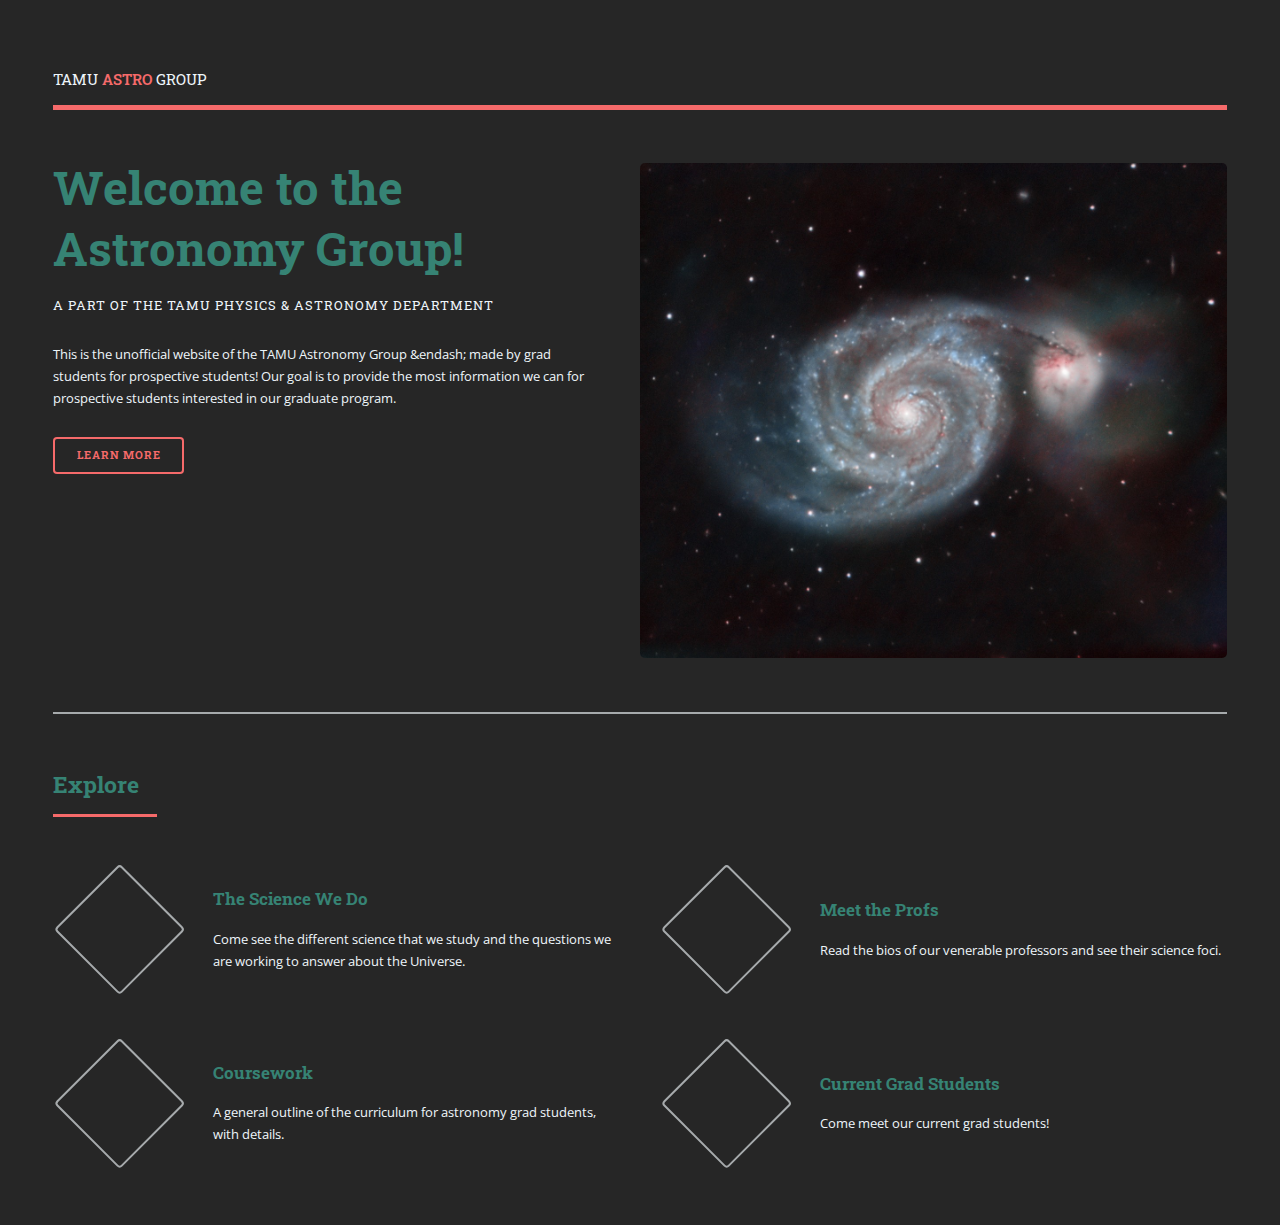
==== index.html @ c0bcf83c "updating menu" ====
<!DOCTYPE HTML>
<!--
	Editorial by HTML5 UP
	html5up.net | @ajlkn
	Free for personal and commercial use under the CCA 3.0 license (html5up.net/license)
-->
<html>
	<head>
		<title>TAMU Astronomy</title>
		<meta charset="utf-8" />
		<meta name="viewport" content="width=device-width, initial-scale=1, user-scalable=no" />
		<link rel="stylesheet" href="assets/css/main.css" />
	</head>
	<body class="is-preload">

		<!-- Wrapper -->
			<div id="wrapper">

				<!-- Main -->
					<div id="main">
						<div class="inner">

							<!-- Header -->
								<header id="header">
									<a href="index.html" class="logo">TAMU <strong>ASTRO</strong> GROUP</a>
								</header>

							<!-- Banner -->
								<section id="banner">
									<div class="content">
										<header>
											<h1>Welcome to the Astronomy Group!</h1>
											<p>A part of the TAMU Physics &amp; Astronomy Department</p>
										</header>
										<p>This is the unofficial website of the TAMU Astronomy Group &endash; made by grad students for prospective students!  Our goal is to provide the most information we can for prospective students interested in our graduate program.</p>
										<ul class="actions">
											<li><a href="#" class="button big">Learn More</a></li>
										</ul>
									</div>
									<span class="image object">
										<img src="images/fwo.m51.jpg" alt="" />
									</span>
								</section>

							<!-- Section -->
								<section>
									<header class="major">
										<h2>Explore</h2>
									</header>
									<div class="features">
										<article>
											<a href="elements.html" style="border-bottom:0"><span class="icon fa-star"></span></a>
											<div class="content">
												<h3>The Science We Do</h3>
												<p>Come see the different science that we study and the questions we are working to answer about the Universe.</p>
											</div>
										</article>
										<article>
											<a href="elements.html" style="border-bottom:0"><span class="icon solid fa-chalkboard-teacher"></span></a>
											<div class="content">
												<h3>Meet the Profs</h3>
												<p>Read the bios of our venerable professors and see their science foci.</p>
											</div>
										</article>
										<article>
											<a href="elements.html" style="border-bottom:0"><span class="icon solid fa-university"></span></a>
											<div class="content">
												<h3>Coursework</h3>
												<p>A general outline of the curriculum for astronomy grad students, with details.</p>
											</div>
										</article>
										<article>
											<a href="elements.html" style="border-bottom:0"><span class="icon solid fa-graduation-cap"></span></a>
											<div class="content">
												<h3>Current Grad Students</h3>
												<p>Come meet our current grad students!</p>
											</div>
										</article>
									</div>
								</section>

							<!-- Section -->
							<!--
								<section>
									<header class="major">
										<h2>Ipsum sed dolor</h2>
									</header>
									<div class="posts">
										<article>
											<a href="#" class="image"><img src="images/pic01.jpg" alt="" /></a>
											<h3>Interdum aenean</h3>
											<p>Aenean ornare velit lacus, ac varius enim lorem ullamcorper dolore. Proin aliquam facilisis ante interdum. Sed nulla amet lorem feugiat tempus aliquam.</p>
											<ul class="actions">
												<li><a href="#" class="button">More</a></li>
											</ul>
										</article>
										<article>
											<a href="#" class="image"><img src="images/pic02.jpg" alt="" /></a>
											<h3>Nulla amet dolore</h3>
											<p>Aenean ornare velit lacus, ac varius enim lorem ullamcorper dolore. Proin aliquam facilisis ante interdum. Sed nulla amet lorem feugiat tempus aliquam.</p>
											<ul class="actions">
												<li><a href="#" class="button">More</a></li>
											</ul>
										</article>
										<article>
											<a href="#" class="image"><img src="images/pic03.jpg" alt="" /></a>
											<h3>Tempus ullamcorper</h3>
											<p>Aenean ornare velit lacus, ac varius enim lorem ullamcorper dolore. Proin aliquam facilisis ante interdum. Sed nulla amet lorem feugiat tempus aliquam.</p>
											<ul class="actions">
												<li><a href="#" class="button">More</a></li>
											</ul>
										</article>
										<article>
											<a href="#" class="image"><img src="images/pic04.jpg" alt="" /></a>
											<h3>Sed etiam facilis</h3>
											<p>Aenean ornare velit lacus, ac varius enim lorem ullamcorper dolore. Proin aliquam facilisis ante interdum. Sed nulla amet lorem feugiat tempus aliquam.</p>
											<ul class="actions">
												<li><a href="#" class="button">More</a></li>
											</ul>
										</article>
										<article>
											<a href="#" class="image"><img src="images/pic05.jpg" alt="" /></a>
											<h3>Feugiat lorem aenean</h3>
											<p>Aenean ornare velit lacus, ac varius enim lorem ullamcorper dolore. Proin aliquam facilisis ante interdum. Sed nulla amet lorem feugiat tempus aliquam.</p>
											<ul class="actions">
												<li><a href="#" class="button">More</a></li>
											</ul>
										</article>
										<article>
											<a href="#" class="image"><img src="images/pic06.jpg" alt="" /></a>
											<h3>Amet varius aliquam</h3>
											<p>Aenean ornare velit lacus, ac varius enim lorem ullamcorper dolore. Proin aliquam facilisis ante interdum. Sed nulla amet lorem feugiat tempus aliquam.</p>
											<ul class="actions">
												<li><a href="#" class="button">More</a></li>
											</ul>
										</article>
									</div>
								</section>-->

						</div>
					</div>

				<!-- Sidebar -->
					<div id="sidebar">
						<div class="inner">

							<!-- Search -->
								<section id="search" class="alt">
									<form method="post" action="#">
										<input type="text" name="query" id="query" placeholder="Search" />
									</form>
								</section>

							<!-- Menu -->
								<nav id="menu">
									<header class="major">
										<h2>Menu</h2>
									</header>
									<ul>
										<li><a href="index.html">Homepage</a></li>
										<li><a href="generic.html">About Us</a></li>
										<li><a href="codeofconduct.html">Code of Conduct</a></li>
										<li><a href="dei.html">Diversity &amp; Climate</a></li>
										<li><a href="elements.html">Research</a></li>
										<li>
											<span class="opener">People</span>
											<ul>
												<li><a href="faculty_list.html">Faculty</a></li>
												<li><a href="#">Postdocs</a></li>
												<li><a href="#">Graduate Students</a></li>
												<!--<li><a href="#">Undergraduate Students</a></li>-->
											</ul>
										</li>
										<li><a href="#">Degree Program</a></li>
										<li><a href="#">FAQ</a></li>
										<li><a href="#">Resources</a></li>
									</ul>
								</nav>

							<!-- Section 
								<section>
									<header class="major">
										<h2>Ante interdum</h2>
									</header>
									<div class="mini-posts">
										<article>
											<a href="#" class="image"><img src="images/pic07.jpg" alt="" /></a>
											<p>Aenean ornare velit lacus, ac varius enim lorem ullamcorper dolore aliquam.</p>
										</article>
										<article>
											<a href="#" class="image"><img src="images/pic08.jpg" alt="" /></a>
											<p>Aenean ornare velit lacus, ac varius enim lorem ullamcorper dolore aliquam.</p>
										</article>
										<article>
											<a href="#" class="image"><img src="images/pic09.jpg" alt="" /></a>
											<p>Aenean ornare velit lacus, ac varius enim lorem ullamcorper dolore aliquam.</p>
										</article>
									</div>
									<ul class="actions">
										<li><a href="#" class="button">More</a></li>
									</ul>
								</section>-->

							<!-- Section -->
								<section>
									<header class="major">
										<h2>Get in touch</h2>
									</header>
									<p>If you have any questions, please feel free to reach out to us!</p>
									<ul class="contact">
										<li class="icon solid fa-phone"> (979) 845-7717</li>
										<li class="icon solid fa-home">Dept of Physics &amp; Astronomy<br />
										4242 TAMU<br />
										College Station, TX 77843-4242</li>
									</ul>
								</section>

							<!-- Footer -->
								<footer id="footer">
									<p class="copyright">&copy; TAMU Astro Group. All rights reserved. Design: <a href="https://html5up.net">HTML5 UP</a>.</p>
								</footer>

						</div>
					</div>

			</div>

		<!-- Scripts -->
			<script src="assets/js/jquery.min.js"></script>
			<script src="assets/js/browser.min.js"></script>
			<script src="assets/js/breakpoints.min.js"></script>
			<script src="assets/js/util.js"></script>
			<script src="assets/js/main.js"></script>

	</body>
</html>
---- assets/css/main.css ----
@import url(fontawesome-all.min.css);
@import url("https://fonts.googleapis.com/css?family=Open+Sans:400,600,400italic,600italic|Roboto+Slab:400,700");
/*
	Editorial by HTML5 UP
	html5up.net | @ajlkn
	Free for personal and commercial use under the CCA 3.0 license (html5up.net/license)
*/
html, body, div, span, applet, object,
iframe, h1, h2, h3, h4, h5, h6, p, blockquote,
pre, a, abbr, acronym, address, big, cite,
code, del, dfn, em, img, ins, kbd, q, s, samp,
small, strike, strong, sub, sup, tt, var, b,
u, i, center, dl, dt, dd, ol, ul, li, fieldset,
form, label, legend, table, caption, tbody,
tfoot, thead, tr, th, td, article, aside,
canvas, details, embed, figure, figcaption,
footer, header, hgroup, menu, nav, output, ruby,
section, summary, time, mark, audio, video {
  margin: 0;
  padding: 0;
  border: 0;
  font-size: 100%;
  font: inherit;
  vertical-align: baseline; }

article, aside, details, figcaption, figure,
footer, header, hgroup, menu, nav, section {
  display: block; }

body {
  line-height: 1; }

ol, ul {
  list-style: none; }

blockquote, q {
  quotes: none; }
  blockquote:before, blockquote:after, q:before, q:after {
    content: '';
    content: none; }

table {
  border-collapse: collapse;
  border-spacing: 0; }

body {
  -webkit-text-size-adjust: none; }

mark {
  background-color: transparent;
  color: inherit; }

input::-moz-focus-inner {
  border: 0;
  padding: 0; }

input, select, textarea {
  -moz-appearance: none;
  -webkit-appearance: none;
  -ms-appearance: none;
  appearance: none; }

/* Basic */
@-ms-viewport {
  width: device-width; }

body {
  -ms-overflow-style: scrollbar; }

@media screen and (max-width: 480px) {
  html, body {
    min-width: 320px; } }

html {
  box-sizing: border-box; }

*, *:before, *:after {
  box-sizing: inherit; }

body {
  background: #262626; }
  body.is-preload *, body.is-preload *:before, body.is-preload *:after, body.is-resizing *, body.is-resizing *:before, body.is-resizing *:after {
    -moz-animation: none !important;
    -webkit-animation: none !important;
    -ms-animation: none !important;
    animation: none !important;
    -moz-transition: none !important;
    -webkit-transition: none !important;
    -ms-transition: none !important;
    transition: none !important; }

/* Type */
body, input, select, textarea {
  color: #EEF5FA;
  font-family: "Open Sans", sans-serif;
  font-size: 13pt;
  font-weight: 400;
  line-height: 1.65; }
  @media screen and (max-width: 1680px) {
    body, input, select, textarea {
      font-size: 11pt; } }
  @media screen and (max-width: 1280px) {
    body, input, select, textarea {
      font-size: 10pt; } }
  @media screen and (max-width: 360px) {
    body, input, select, textarea {
      font-size: 9pt; } }

a {
  -moz-transition: color 0.2s ease-in-out, border-bottom-color 0.2s ease-in-out;
  -webkit-transition: color 0.2s ease-in-out, border-bottom-color 0.2s ease-in-out;
  -ms-transition: color 0.2s ease-in-out, border-bottom-color 0.2s ease-in-out;
  transition: color 0.2s ease-in-out, border-bottom-color 0.2s ease-in-out;
  border-bottom: dotted 1px;
  color: #f56a6a;
  text-decoration: none; }
  a:hover {
    border-bottom-color: #f56a6a;
    color: #f56a6a !important; }
    a:hover strong {
      color: inherit; }

strong, b {
  color: #f56a6a;
  font-weight: 600; }

em, i {
  font-style: italic; }

p {
  margin: 0 0 2em 0; }

h1, h2, h3, h4, h5, h6 {
  color: #368374;
  font-family: "Roboto Slab", serif;
  font-weight: 700;
  line-height: 1.5;
  margin: 0 0 1em 0; }
  h1 a, h2 a, h3 a, h4 a, h5 a, h6 a {
    color: inherit;
    text-decoration: none;
    border-bottom: 0; }

h1 {
  font-size: 4em;
  margin: 0 0 0.5em 0;
  line-height: 1.3; }

h2 {
  font-size: 1.75em; }

h3 {
  font-size: 1.25em; }

h4 {
  font-size: 1.1em; }

h5 {
  font-size: 0.9em; }

h6 {
  font-size: 0.7em; }

@media screen and (max-width: 1680px) {
  h1 {
    font-size: 3.5em; } }

@media screen and (max-width: 980px) {
  h1 {
    font-size: 3.25em; } }

@media screen and (max-width: 736px) {
  h1 {
    font-size: 2em;
    line-height: 1.4; }
  h2 {
    font-size: 1.5em; } }

sub {
  font-size: 0.8em;
  position: relative;
  top: 0.5em; }

sup {
  font-size: 0.8em;
  position: relative;
  top: -0.5em; }

blockquote {
  border-left: solid 3px rgba(210, 215, 217, 0.75);
  font-style: italic;
  margin: 0 0 2em 0;
  padding: 0.5em 0 0.5em 2em; }

code {
  background: rgba(230, 235, 237, 0.25);
  border-radius: 0.375em;
  border: solid 1px rgba(210, 215, 217, 0.75);
  font-family: "Courier New", monospace;
  font-size: 0.9em;
  margin: 0 0.25em;
  padding: 0.25em 0.65em; }

pre {
  -webkit-overflow-scrolling: touch;
  font-family: "Courier New", monospace;
  font-size: 0.9em;
  margin: 0 0 2em 0; }
  pre code {
    display: block;
    line-height: 1.75;
    padding: 1em 1.5em;
    overflow-x: auto; }

hr {
  border: 0;
  border-bottom: solid 1px rgba(210, 215, 217, 0.75);
  margin: 2em 0; }
  hr.major {
    margin: 3em 0; }

.align-left {
  text-align: left; }

.align-center {
  text-align: center; }

.align-right {
  text-align: right; }

/* Row */
.row {
  display: flex;
  flex-wrap: wrap;
  box-sizing: border-box;
  align-items: stretch; }
  .row > * {
    box-sizing: border-box; }
  .row.gtr-uniform > * > :last-child {
    margin-bottom: 0; }
  .row.aln-left {
    justify-content: flex-start; }
  .row.aln-center {
    justify-content: center; }
  .row.aln-right {
    justify-content: flex-end; }
  .row.aln-top {
    align-items: flex-start; }
  .row.aln-middle {
    align-items: center; }
  .row.aln-bottom {
    align-items: flex-end; }
  .row > .imp {
    order: -1; }
  .row > .col-1 {
    width: 8.33333%; }
  .row > .off-1 {
    margin-left: 8.33333%; }
  .row > .col-2 {
    width: 16.66667%; }
  .row > .off-2 {
    margin-left: 16.66667%; }
  .row > .col-3 {
    width: 25%; }
  .row > .off-3 {
    margin-left: 25%; }
  .row > .col-4 {
    width: 33.33333%; }
  .row > .off-4 {
    margin-left: 33.33333%; }
  .row > .col-5 {
    width: 41.66667%; }
  .row > .off-5 {
    margin-left: 41.66667%; }
  .row > .col-6 {
    width: 50%; }
  .row > .off-6 {
    margin-left: 50%; }
  .row > .col-7 {
    width: 58.33333%; }
  .row > .off-7 {
    margin-left: 58.33333%; }
  .row > .col-8 {
    width: 66.66667%; }
  .row > .off-8 {
    margin-left: 66.66667%; }
  .row > .col-9 {
    width: 75%; }
  .row > .off-9 {
    margin-left: 75%; }
  .row > .col-10 {
    width: 83.33333%; }
  .row > .off-10 {
    margin-left: 83.33333%; }
  .row > .col-11 {
    width: 91.66667%; }
  .row > .off-11 {
    margin-left: 91.66667%; }
  .row > .col-12 {
    width: 100%; }
  .row > .off-12 {
    margin-left: 100%; }
  .row.gtr-0 {
    margin-top: 0;
    margin-left: 0em; }
    .row.gtr-0 > * {
      padding: 0 0 0 0em; }
    .row.gtr-0.gtr-uniform {
      margin-top: 0em; }
      .row.gtr-0.gtr-uniform > * {
        padding-top: 0em; }
  .row.gtr-25 {
    margin-top: 0;
    margin-left: -0.375em; }
    .row.gtr-25 > * {
      padding: 0 0 0 0.375em; }
    .row.gtr-25.gtr-uniform {
      margin-top: -0.375em; }
      .row.gtr-25.gtr-uniform > * {
        padding-top: 0.375em; }
  .row.gtr-50 {
    margin-top: 0;
    margin-left: -0.75em; }
    .row.gtr-50 > * {
      padding: 0 0 0 0.75em; }
    .row.gtr-50.gtr-uniform {
      margin-top: -0.75em; }
      .row.gtr-50.gtr-uniform > * {
        padding-top: 0.75em; }
  .row {
    margin-top: 0;
    margin-left: -1.5em; }
    .row > * {
      padding: 0 0 0 1.5em; }
    .row.gtr-uniform {
      margin-top: -1.5em; }
      .row.gtr-uniform > * {
        padding-top: 1.5em; }
  .row.gtr-150 {
    margin-top: 0;
    margin-left: -2.25em; }
    .row.gtr-150 > * {
      padding: 0 0 0 2.25em; }
    .row.gtr-150.gtr-uniform {
      margin-top: -2.25em; }
      .row.gtr-150.gtr-uniform > * {
        padding-top: 2.25em; }
  .row.gtr-200 {
    margin-top: 0;
    margin-left: -3em; }
    .row.gtr-200 > * {
      padding: 0 0 0 3em; }
    .row.gtr-200.gtr-uniform {
      margin-top: -3em; }
      .row.gtr-200.gtr-uniform > * {
        padding-top: 3em; }
  @media screen and (max-width: 1680px) {
    .row {
      display: flex;
      flex-wrap: wrap;
      box-sizing: border-box;
      align-items: stretch; }
      .row > * {
        box-sizing: border-box; }
      .row.gtr-uniform > * > :last-child {
        margin-bottom: 0; }
      .row.aln-left {
        justify-content: flex-start; }
      .row.aln-center {
        justify-content: center; }
      .row.aln-right {
        justify-content: flex-end; }
      .row.aln-top {
        align-items: flex-start; }
      .row.aln-middle {
        align-items: center; }
      .row.aln-bottom {
        align-items: flex-end; }
      .row > .imp-xlarge {
        order: -1; }
      .row > .col-1-xlarge {
        width: 8.33333%; }
      .row > .off-1-xlarge {
        margin-left: 8.33333%; }
      .row > .col-2-xlarge {
        width: 16.66667%; }
      .row > .off-2-xlarge {
        margin-left: 16.66667%; }
      .row > .col-3-xlarge {
        width: 25%; }
      .row > .off-3-xlarge {
        margin-left: 25%; }
      .row > .col-4-xlarge {
        width: 33.33333%; }
      .row > .off-4-xlarge {
        margin-left: 33.33333%; }
      .row > .col-5-xlarge {
        width: 41.66667%; }
      .row > .off-5-xlarge {
        margin-left: 41.66667%; }
      .row > .col-6-xlarge {
        width: 50%; }
      .row > .off-6-xlarge {
        margin-left: 50%; }
      .row > .col-7-xlarge {
        width: 58.33333%; }
      .row > .off-7-xlarge {
        margin-left: 58.33333%; }
      .row > .col-8-xlarge {
        width: 66.66667%; }
      .row > .off-8-xlarge {
        margin-left: 66.66667%; }
      .row > .col-9-xlarge {
        width: 75%; }
      .row > .off-9-xlarge {
        margin-left: 75%; }
      .row > .col-10-xlarge {
        width: 83.33333%; }
      .row > .off-10-xlarge {
        margin-left: 83.33333%; }
      .row > .col-11-xlarge {
        width: 91.66667%; }
      .row > .off-11-xlarge {
        margin-left: 91.66667%; }
      .row > .col-12-xlarge {
        width: 100%; }
      .row > .off-12-xlarge {
        margin-left: 100%; }
      .row.gtr-0 {
        margin-top: 0;
        margin-left: 0em; }
        .row.gtr-0 > * {
          padding: 0 0 0 0em; }
        .row.gtr-0.gtr-uniform {
          margin-top: 0em; }
          .row.gtr-0.gtr-uniform > * {
            padding-top: 0em; }
      .row.gtr-25 {
        margin-top: 0;
        margin-left: -0.375em; }
        .row.gtr-25 > * {
          padding: 0 0 0 0.375em; }
        .row.gtr-25.gtr-uniform {
          margin-top: -0.375em; }
          .row.gtr-25.gtr-uniform > * {
            padding-top: 0.375em; }
      .row.gtr-50 {
        margin-top: 0;
        margin-left: -0.75em; }
        .row.gtr-50 > * {
          padding: 0 0 0 0.75em; }
        .row.gtr-50.gtr-uniform {
          margin-top: -0.75em; }
          .row.gtr-50.gtr-uniform > * {
            padding-top: 0.75em; }
      .row {
        margin-top: 0;
        margin-left: -1.5em; }
        .row > * {
          padding: 0 0 0 1.5em; }
        .row.gtr-uniform {
          margin-top: -1.5em; }
          .row.gtr-uniform > * {
            padding-top: 1.5em; }
      .row.gtr-150 {
        margin-top: 0;
        margin-left: -2.25em; }
        .row.gtr-150 > * {
          padding: 0 0 0 2.25em; }
        .row.gtr-150.gtr-uniform {
          margin-top: -2.25em; }
          .row.gtr-150.gtr-uniform > * {
            padding-top: 2.25em; }
      .row.gtr-200 {
        margin-top: 0;
        margin-left: -3em; }
        .row.gtr-200 > * {
          padding: 0 0 0 3em; }
        .row.gtr-200.gtr-uniform {
          margin-top: -3em; }
          .row.gtr-200.gtr-uniform > * {
            padding-top: 3em; } }
  @media screen and (max-width: 1280px) {
    .row {
      display: flex;
      flex-wrap: wrap;
      box-sizing: border-box;
      align-items: stretch; }
      .row > * {
        box-sizing: border-box; }
      .row.gtr-uniform > * > :last-child {
        margin-bottom: 0; }
      .row.aln-left {
        justify-content: flex-start; }
      .row.aln-center {
        justify-content: center; }
      .row.aln-right {
        justify-content: flex-end; }
      .row.aln-top {
        align-items: flex-start; }
      .row.aln-middle {
        align-items: center; }
      .row.aln-bottom {
        align-items: flex-end; }
      .row > .imp-large {
        order: -1; }
      .row > .col-1-large {
        width: 8.33333%; }
      .row > .off-1-large {
        margin-left: 8.33333%; }
      .row > .col-2-large {
        width: 16.66667%; }
      .row > .off-2-large {
        margin-left: 16.66667%; }
      .row > .col-3-large {
        width: 25%; }
      .row > .off-3-large {
        margin-left: 25%; }
      .row > .col-4-large {
        width: 33.33333%; }
      .row > .off-4-large {
        margin-left: 33.33333%; }
      .row > .col-5-large {
        width: 41.66667%; }
      .row > .off-5-large {
        margin-left: 41.66667%; }
      .row > .col-6-large {
        width: 50%; }
      .row > .off-6-large {
        margin-left: 50%; }
      .row > .col-7-large {
        width: 58.33333%; }
      .row > .off-7-large {
        margin-left: 58.33333%; }
      .row > .col-8-large {
        width: 66.66667%; }
      .row > .off-8-large {
        margin-left: 66.66667%; }
      .row > .col-9-large {
        width: 75%; }
      .row > .off-9-large {
        margin-left: 75%; }
      .row > .col-10-large {
        width: 83.33333%; }
      .row > .off-10-large {
        margin-left: 83.33333%; }
      .row > .col-11-large {
        width: 91.66667%; }
      .row > .off-11-large {
        margin-left: 91.66667%; }
      .row > .col-12-large {
        width: 100%; }
      .row > .off-12-large {
        margin-left: 100%; }
      .row.gtr-0 {
        margin-top: 0;
        margin-left: 0em; }
        .row.gtr-0 > * {
          padding: 0 0 0 0em; }
        .row.gtr-0.gtr-uniform {
          margin-top: 0em; }
          .row.gtr-0.gtr-uniform > * {
            padding-top: 0em; }
      .row.gtr-25 {
        margin-top: 0;
        margin-left: -0.375em; }
        .row.gtr-25 > * {
          padding: 0 0 0 0.375em; }
        .row.gtr-25.gtr-uniform {
          margin-top: -0.375em; }
          .row.gtr-25.gtr-uniform > * {
            padding-top: 0.375em; }
      .row.gtr-50 {
        margin-top: 0;
        margin-left: -0.75em; }
        .row.gtr-50 > * {
          padding: 0 0 0 0.75em; }
        .row.gtr-50.gtr-uniform {
          margin-top: -0.75em; }
          .row.gtr-50.gtr-uniform > * {
            padding-top: 0.75em; }
      .row {
        margin-top: 0;
        margin-left: -1.5em; }
        .row > * {
          padding: 0 0 0 1.5em; }
        .row.gtr-uniform {
          margin-top: -1.5em; }
          .row.gtr-uniform > * {
            padding-top: 1.5em; }
      .row.gtr-150 {
        margin-top: 0;
        margin-left: -2.25em; }
        .row.gtr-150 > * {
          padding: 0 0 0 2.25em; }
        .row.gtr-150.gtr-uniform {
          margin-top: -2.25em; }
          .row.gtr-150.gtr-uniform > * {
            padding-top: 2.25em; }
      .row.gtr-200 {
        margin-top: 0;
        margin-left: -3em; }
        .row.gtr-200 > * {
          padding: 0 0 0 3em; }
        .row.gtr-200.gtr-uniform {
          margin-top: -3em; }
          .row.gtr-200.gtr-uniform > * {
            padding-top: 3em; } }
  @media screen and (max-width: 980px) {
    .row {
      display: flex;
      flex-wrap: wrap;
      box-sizing: border-box;
      align-items: stretch; }
      .row > * {
        box-sizing: border-box; }
      .row.gtr-uniform > * > :last-child {
        margin-bottom: 0; }
      .row.aln-left {
        justify-content: flex-start; }
      .row.aln-center {
        justify-content: center; }
      .row.aln-right {
        justify-content: flex-end; }
      .row.aln-top {
        align-items: flex-start; }
      .row.aln-middle {
        align-items: center; }
      .row.aln-bottom {
        align-items: flex-end; }
      .row > .imp-medium {
        order: -1; }
      .row > .col-1-medium {
        width: 8.33333%; }
      .row > .off-1-medium {
        margin-left: 8.33333%; }
      .row > .col-2-medium {
        width: 16.66667%; }
      .row > .off-2-medium {
        margin-left: 16.66667%; }
      .row > .col-3-medium {
        width: 25%; }
      .row > .off-3-medium {
        margin-left: 25%; }
      .row > .col-4-medium {
        width: 33.33333%; }
      .row > .off-4-medium {
        margin-left: 33.33333%; }
      .row > .col-5-medium {
        width: 41.66667%; }
      .row > .off-5-medium {
        margin-left: 41.66667%; }
      .row > .col-6-medium {
        width: 50%; }
      .row > .off-6-medium {
        margin-left: 50%; }
      .row > .col-7-medium {
        width: 58.33333%; }
      .row > .off-7-medium {
        margin-left: 58.33333%; }
      .row > .col-8-medium {
        width: 66.66667%; }
      .row > .off-8-medium {
        margin-left: 66.66667%; }
      .row > .col-9-medium {
        width: 75%; }
      .row > .off-9-medium {
        margin-left: 75%; }
      .row > .col-10-medium {
        width: 83.33333%; }
      .row > .off-10-medium {
        margin-left: 83.33333%; }
      .row > .col-11-medium {
        width: 91.66667%; }
      .row > .off-11-medium {
        margin-left: 91.66667%; }
      .row > .col-12-medium {
        width: 100%; }
      .row > .off-12-medium {
        margin-left: 100%; }
      .row.gtr-0 {
        margin-top: 0;
        margin-left: 0em; }
        .row.gtr-0 > * {
          padding: 0 0 0 0em; }
        .row.gtr-0.gtr-uniform {
          margin-top: 0em; }
          .row.gtr-0.gtr-uniform > * {
            padding-top: 0em; }
      .row.gtr-25 {
        margin-top: 0;
        margin-left: -0.375em; }
        .row.gtr-25 > * {
          padding: 0 0 0 0.375em; }
        .row.gtr-25.gtr-uniform {
          margin-top: -0.375em; }
          .row.gtr-25.gtr-uniform > * {
            padding-top: 0.375em; }
      .row.gtr-50 {
        margin-top: 0;
        margin-left: -0.75em; }
        .row.gtr-50 > * {
          padding: 0 0 0 0.75em; }
        .row.gtr-50.gtr-uniform {
          margin-top: -0.75em; }
          .row.gtr-50.gtr-uniform > * {
            padding-top: 0.75em; }
      .row {
        margin-top: 0;
        margin-left: -1.5em; }
        .row > * {
          padding: 0 0 0 1.5em; }
        .row.gtr-uniform {
          margin-top: -1.5em; }
          .row.gtr-uniform > * {
            padding-top: 1.5em; }
      .row.gtr-150 {
        margin-top: 0;
        margin-left: -2.25em; }
        .row.gtr-150 > * {
          padding: 0 0 0 2.25em; }
        .row.gtr-150.gtr-uniform {
          margin-top: -2.25em; }
          .row.gtr-150.gtr-uniform > * {
            padding-top: 2.25em; }
      .row.gtr-200 {
        margin-top: 0;
        margin-left: -3em; }
        .row.gtr-200 > * {
          padding: 0 0 0 3em; }
        .row.gtr-200.gtr-uniform {
          margin-top: -3em; }
          .row.gtr-200.gtr-uniform > * {
            padding-top: 3em; } }
  @media screen and (max-width: 736px) {
    .row {
      display: flex;
      flex-wrap: wrap;
      box-sizing: border-box;
      align-items: stretch; }
      .row > * {
        box-sizing: border-box; }
      .row.gtr-uniform > * > :last-child {
        margin-bottom: 0; }
      .row.aln-left {
        justify-content: flex-start; }
      .row.aln-center {
        justify-content: center; }
      .row.aln-right {
        justify-content: flex-end; }
      .row.aln-top {
        align-items: flex-start; }
      .row.aln-middle {
        align-items: center; }
      .row.aln-bottom {
        align-items: flex-end; }
      .row > .imp-small {
        order: -1; }
      .row > .col-1-small {
        width: 8.33333%; }
      .row > .off-1-small {
        margin-left: 8.33333%; }
      .row > .col-2-small {
        width: 16.66667%; }
      .row > .off-2-small {
        margin-left: 16.66667%; }
      .row > .col-3-small {
        width: 25%; }
      .row > .off-3-small {
        margin-left: 25%; }
      .row > .col-4-small {
        width: 33.33333%; }
      .row > .off-4-small {
        margin-left: 33.33333%; }
      .row > .col-5-small {
        width: 41.66667%; }
      .row > .off-5-small {
        margin-left: 41.66667%; }
      .row > .col-6-small {
        width: 50%; }
      .row > .off-6-small {
        margin-left: 50%; }
      .row > .col-7-small {
        width: 58.33333%; }
      .row > .off-7-small {
        margin-left: 58.33333%; }
      .row > .col-8-small {
        width: 66.66667%; }
      .row > .off-8-small {
        margin-left: 66.66667%; }
      .row > .col-9-small {
        width: 75%; }
      .row > .off-9-small {
        margin-left: 75%; }
      .row > .col-10-small {
        width: 83.33333%; }
      .row > .off-10-small {
        margin-left: 83.33333%; }
      .row > .col-11-small {
        width: 91.66667%; }
      .row > .off-11-small {
        margin-left: 91.66667%; }
      .row > .col-12-small {
        width: 100%; }
      .row > .off-12-small {
        margin-left: 100%; }
      .row.gtr-0 {
        margin-top: 0;
        margin-left: 0em; }
        .row.gtr-0 > * {
          padding: 0 0 0 0em; }
        .row.gtr-0.gtr-uniform {
          margin-top: 0em; }
          .row.gtr-0.gtr-uniform > * {
            padding-top: 0em; }
      .row.gtr-25 {
        margin-top: 0;
        margin-left: -0.375em; }
        .row.gtr-25 > * {
          padding: 0 0 0 0.375em; }
        .row.gtr-25.gtr-uniform {
          margin-top: -0.375em; }
          .row.gtr-25.gtr-uniform > * {
            padding-top: 0.375em; }
      .row.gtr-50 {
        margin-top: 0;
        margin-left: -0.75em; }
        .row.gtr-50 > * {
          padding: 0 0 0 0.75em; }
        .row.gtr-50.gtr-uniform {
          margin-top: -0.75em; }
          .row.gtr-50.gtr-uniform > * {
            padding-top: 0.75em; }
      .row {
        margin-top: 0;
        margin-left: -1.5em; }
        .row > * {
          padding: 0 0 0 1.5em; }
        .row.gtr-uniform {
          margin-top: -1.5em; }
          .row.gtr-uniform > * {
            padding-top: 1.5em; }
      .row.gtr-150 {
        margin-top: 0;
        margin-left: -2.25em; }
        .row.gtr-150 > * {
          padding: 0 0 0 2.25em; }
        .row.gtr-150.gtr-uniform {
          margin-top: -2.25em; }
          .row.gtr-150.gtr-uniform > * {
            padding-top: 2.25em; }
      .row.gtr-200 {
        margin-top: 0;
        margin-left: -3em; }
        .row.gtr-200 > * {
          padding: 0 0 0 3em; }
        .row.gtr-200.gtr-uniform {
          margin-top: -3em; }
          .row.gtr-200.gtr-uniform > * {
            padding-top: 3em; } }
  @media screen and (max-width: 480px) {
    .row {
      display: flex;
      flex-wrap: wrap;
      box-sizing: border-box;
      align-items: stretch; }
      .row > * {
        box-sizing: border-box; }
      .row.gtr-uniform > * > :last-child {
        margin-bottom: 0; }
      .row.aln-left {
        justify-content: flex-start; }
      .row.aln-center {
        justify-content: center; }
      .row.aln-right {
        justify-content: flex-end; }
      .row.aln-top {
        align-items: flex-start; }
      .row.aln-middle {
        align-items: center; }
      .row.aln-bottom {
        align-items: flex-end; }
      .row > .imp-xsmall {
        order: -1; }
      .row > .col-1-xsmall {
        width: 8.33333%; }
      .row > .off-1-xsmall {
        margin-left: 8.33333%; }
      .row > .col-2-xsmall {
        width: 16.66667%; }
      .row > .off-2-xsmall {
        margin-left: 16.66667%; }
      .row > .col-3-xsmall {
        width: 25%; }
      .row > .off-3-xsmall {
        margin-left: 25%; }
      .row > .col-4-xsmall {
        width: 33.33333%; }
      .row > .off-4-xsmall {
        margin-left: 33.33333%; }
      .row > .col-5-xsmall {
        width: 41.66667%; }
      .row > .off-5-xsmall {
        margin-left: 41.66667%; }
      .row > .col-6-xsmall {
        width: 50%; }
      .row > .off-6-xsmall {
        margin-left: 50%; }
      .row > .col-7-xsmall {
        width: 58.33333%; }
      .row > .off-7-xsmall {
        margin-left: 58.33333%; }
      .row > .col-8-xsmall {
        width: 66.66667%; }
      .row > .off-8-xsmall {
        margin-left: 66.66667%; }
      .row > .col-9-xsmall {
        width: 75%; }
      .row > .off-9-xsmall {
        margin-left: 75%; }
      .row > .col-10-xsmall {
        width: 83.33333%; }
      .row > .off-10-xsmall {
        margin-left: 83.33333%; }
      .row > .col-11-xsmall {
        width: 91.66667%; }
      .row > .off-11-xsmall {
        margin-left: 91.66667%; }
      .row > .col-12-xsmall {
        width: 100%; }
      .row > .off-12-xsmall {
        margin-left: 100%; }
      .row.gtr-0 {
        margin-top: 0;
        margin-left: 0em; }
        .row.gtr-0 > * {
          padding: 0 0 0 0em; }
        .row.gtr-0.gtr-uniform {
          margin-top: 0em; }
          .row.gtr-0.gtr-uniform > * {
            padding-top: 0em; }
      .row.gtr-25 {
        margin-top: 0;
        margin-left: -0.375em; }
        .row.gtr-25 > * {
          padding: 0 0 0 0.375em; }
        .row.gtr-25.gtr-uniform {
          margin-top: -0.375em; }
          .row.gtr-25.gtr-uniform > * {
            padding-top: 0.375em; }
      .row.gtr-50 {
        margin-top: 0;
        margin-left: -0.75em; }
        .row.gtr-50 > * {
          padding: 0 0 0 0.75em; }
        .row.gtr-50.gtr-uniform {
          margin-top: -0.75em; }
          .row.gtr-50.gtr-uniform > * {
            padding-top: 0.75em; }
      .row {
        margin-top: 0;
        margin-left: -1.5em; }
        .row > * {
          padding: 0 0 0 1.5em; }
        .row.gtr-uniform {
          margin-top: -1.5em; }
          .row.gtr-uniform > * {
            padding-top: 1.5em; }
      .row.gtr-150 {
        margin-top: 0;
        margin-left: -2.25em; }
        .row.gtr-150 > * {
          padding: 0 0 0 2.25em; }
        .row.gtr-150.gtr-uniform {
          margin-top: -2.25em; }
          .row.gtr-150.gtr-uniform > * {
            padding-top: 2.25em; }
      .row.gtr-200 {
        margin-top: 0;
        margin-left: -3em; }
        .row.gtr-200 > * {
          padding: 0 0 0 3em; }
        .row.gtr-200.gtr-uniform {
          margin-top: -3em; }
          .row.gtr-200.gtr-uniform > * {
            padding-top: 3em; } }

/* Section/Article */
section.special, article.special {
  text-align: center; }

header p {
  font-family: "Roboto Slab", serif;
  font-size: 1em;
  font-weight: 400;
  letter-spacing: 0.075em;
  margin-top: -0.5em;
  text-transform: uppercase; }

header.major > :last-child {
  border-bottom: solid 3px #f56a6a;
  display: inline-block;
  margin: 0 0 2em 0;
  padding: 0 0.75em 0.5em 0; }

header.main > :last-child {
  margin: 0 0 1em 0; }

/* Form */
form {
  margin: 0 0 2em 0; }

label {
  color: #3d4449;
  display: block;
  font-size: 0.9em;
  font-weight: 600;
  margin: 0 0 1em 0; }

input[type="text"],
input[type="password"],
input[type="email"],
input[type="tel"],
input[type="search"],
input[type="url"],
select,
textarea {
  -moz-appearance: none;
  -webkit-appearance: none;
  -ms-appearance: none;
  appearance: none;
  background: #ffffff;
  border-radius: 0.375em;
  border: none;
  border: solid 1px rgba(210, 215, 217, 0.75);
  color: inherit;
  display: block;
  outline: 0;
  padding: 0 1em;
  text-decoration: none;
  width: 100%; }
  input[type="text"]:invalid,
  input[type="password"]:invalid,
  input[type="email"]:invalid,
  input[type="tel"]:invalid,
  input[type="search"]:invalid,
  input[type="url"]:invalid,
  select:invalid,
  textarea:invalid {
    box-shadow: none; }
  input[type="text"]:focus,
  input[type="password"]:focus,
  input[type="email"]:focus,
  input[type="tel"]:focus,
  input[type="search"]:focus,
  input[type="url"]:focus,
  select:focus,
  textarea:focus {
    border-color: #f56a6a;
    box-shadow: 0 0 0 1px #f56a6a; }

select {
  background-image: url("data:image/svg+xml;charset=utf8,%3Csvg xmlns='http://www.w3.org/2000/svg' width='40' height='40' preserveAspectRatio='none' viewBox='0 0 40 40'%3E%3Cpath d='M9.4,12.3l10.4,10.4l10.4-10.4c0.2-0.2,0.5-0.4,0.9-0.4c0.3,0,0.6,0.1,0.9,0.4l3.3,3.3c0.2,0.2,0.4,0.5,0.4,0.9 c0,0.4-0.1,0.6-0.4,0.9L20.7,31.9c-0.2,0.2-0.5,0.4-0.9,0.4c-0.3,0-0.6-0.1-0.9-0.4L4.3,17.3c-0.2-0.2-0.4-0.5-0.4-0.9 c0-0.4,0.1-0.6,0.4-0.9l3.3-3.3c0.2-0.2,0.5-0.4,0.9-0.4S9.1,12.1,9.4,12.3z' fill='rgba(210, 215, 217, 0.75)' /%3E%3C/svg%3E");
  background-size: 1.25em;
  background-repeat: no-repeat;
  background-position: calc(100% - 1em) center;
  height: 2.75em;
  padding-right: 2.75em;
  text-overflow: ellipsis; }
  select option {
    color: #3d4449;
    background: #ffffff; }
  select:focus::-ms-value {
    background-color: transparent; }
  select::-ms-expand {
    display: none; }

input[type="text"],
input[type="password"],
input[type="email"],
input[type="tel"],
input[type="search"],
input[type="url"],
select {
  height: 2.75em; }

textarea {
  padding: 0.75em 1em; }

input[type="checkbox"],
input[type="radio"] {
  -moz-appearance: none;
  -webkit-appearance: none;
  -ms-appearance: none;
  appearance: none;
  display: block;
  float: left;
  margin-right: -2em;
  opacity: 0;
  width: 1em;
  z-index: -1; }
  input[type="checkbox"] + label,
  input[type="radio"] + label {
    text-decoration: none;
    color: #368374;
    cursor: pointer;
    display: inline-block;
    font-size: 1em;
    font-weight: 400;
    padding-left: 2.4em;
    padding-right: 0.75em;
    position: relative; }
    input[type="checkbox"] + label:before,
    input[type="radio"] + label:before {
      -moz-osx-font-smoothing: grayscale;
      -webkit-font-smoothing: antialiased;
      display: inline-block;
      font-style: normal;
      font-variant: normal;
      text-rendering: auto;
      line-height: 1;
      text-transform: none !important;
      font-family: 'Font Awesome 5 Free';
      font-weight: 900; }
    input[type="checkbox"] + label:before,
    input[type="radio"] + label:before {
      background: #ffffff;
      border-radius: 0.375em;
      border: solid 1px rgba(210, 215, 217, 0.75);
      content: '';
      display: inline-block;
      font-size: 0.8em;
      height: 2.0625em;
      left: 0;
      line-height: 2.0625em;
      position: absolute;
      text-align: center;
      top: 0;
      width: 2.0625em; }
  input[type="checkbox"]:checked + label:before,
  input[type="radio"]:checked + label:before {
    background: #3d4449;
    border-color: #3d4449;
    color: #ffffff;
    content: '\f00c'; }
  input[type="checkbox"]:focus + label:before,
  input[type="radio"]:focus + label:before {
    border-color: #f56a6a;
    box-shadow: 0 0 0 1px #f56a6a; }

input[type="checkbox"] + label:before {
  border-radius: 0.375em; }

input[type="radio"] + label:before {
  border-radius: 100%; }

::-webkit-input-placeholder {
  color: #9fa3a6 !important;
  opacity: 1.0; }

:-moz-placeholder {
  color: #9fa3a6 !important;
  opacity: 1.0; }

::-moz-placeholder {
  color: #9fa3a6 !important;
  opacity: 1.0; }

:-ms-input-placeholder {
  color: #9fa3a6 !important;
  opacity: 1.0; }

/* Box */
.box {
  border-radius: 0.375em;
  border: solid 1px rgba(210, 215, 217, 0.75);
  margin-bottom: 2em;
  padding: 1.5em; }
  .box > :last-child,
  .box > :last-child > :last-child,
  .box > :last-child > :last-child > :last-child {
    margin-bottom: 0; }
  .box.alt {
    border: 0;
    border-radius: 0;
    padding: 0; }

/* Icon */
.icon {
  text-decoration: none;
  border-bottom: none;
  position: relative; }
  .icon:before {
    -moz-osx-font-smoothing: grayscale;
    -webkit-font-smoothing: antialiased;
    display: inline-block;
    font-style: normal;
    font-variant: normal;
    text-rendering: auto;
    line-height: 1;
    text-transform: none !important;
    font-family: 'Font Awesome 5 Free';
    font-weight: 400; }
  .icon > .label {
    display: none; }
  .icon:before {
    line-height: inherit; }
  .icon.solid:before {
    font-weight: 900; }
  .icon.brands:before {
    font-family: 'Font Awesome 5 Brands'; }

/* Image */
.image {
  border-radius: 0.375em;
  border: 0;
  display: inline-block;
  position: relative; }
  .image img {
    border-radius: 0.375em;
    display: block; }
  .image.left, .image.right {
    max-width: 40%; }
    .image.left img, .image.right img {
      width: 100%; }
  .image.left {
    float: left;
    padding: 0 1.5em 1em 0;
    top: 0.25em; }
  .image.right {
    float: right;
    padding: 0 0 1em 1.5em;
    top: 0.25em; }
  .image.fit {
    display: block;
    margin: 0 0 2em 0;
    width: 100%; }
    .image.fit img {
      width: 100%; }
  .image.main {
    display: block;
    margin: 0 0 3em 0;
    width: 100%; }
    .image.main img {
      width: 100%; }

a.image {
  overflow: hidden; }
  a.image img {
    -moz-transition: -moz-transform 0.2s ease;
    -webkit-transition: -webkit-transform 0.2s ease;
    -ms-transition: -ms-transform 0.2s ease;
    transition: transform 0.2s ease; }
  a.image:hover img {
    -moz-transform: scale(1.075);
    -webkit-transform: scale(1.075);
    -ms-transform: scale(1.075);
    transform: scale(1.075); }

/* List */
ol {
  list-style: decimal;
  margin: 0 0 2em 0;
  padding-left: 1.25em; }
  ol li {
    padding-left: 0.25em; }

ul {
  list-style: disc;
  margin: 0 0 2em 0;
  padding-left: 1em; }
  ul li {
    padding-left: 0.5em; }
  ul.alt {
    list-style: none;
    padding-left: 0; }
    ul.alt li {
      border-top: solid 1px rgba(210, 215, 217, 0.75);
      padding: 0.5em 0; }
      ul.alt li:first-child {
        border-top: 0;
        padding-top: 0; }

dl {
  margin: 0 0 2em 0; }
  dl dt {
    display: block;
    font-weight: 600;
    margin: 0 0 1em 0; }
  dl dd {
    margin-left: 2em; }

/* Actions */
ul.actions {
  display: -moz-flex;
  display: -webkit-flex;
  display: -ms-flex;
  display: flex;
  cursor: default;
  list-style: none;
  margin-left: -1em;
  padding-left: 0; }
  ul.actions li {
    padding: 0 0 0 1em;
    vertical-align: middle; }
  ul.actions.special {
    -moz-justify-content: center;
    -webkit-justify-content: center;
    -ms-justify-content: center;
    justify-content: center;
    width: 100%;
    margin-left: 0; }
    ul.actions.special li:first-child {
      padding-left: 0; }
  ul.actions.stacked {
    -moz-flex-direction: column;
    -webkit-flex-direction: column;
    -ms-flex-direction: column;
    flex-direction: column;
    margin-left: 0; }
    ul.actions.stacked li {
      padding: 1.3em 0 0 0; }
      ul.actions.stacked li:first-child {
        padding-top: 0; }
  ul.actions.fit {
    width: calc(100% + 1em); }
    ul.actions.fit li {
      -moz-flex-grow: 1;
      -webkit-flex-grow: 1;
      -ms-flex-grow: 1;
      flex-grow: 1;
      -moz-flex-shrink: 1;
      -webkit-flex-shrink: 1;
      -ms-flex-shrink: 1;
      flex-shrink: 1;
      width: 100%; }
      ul.actions.fit li > * {
        width: 100%; }
    ul.actions.fit.stacked {
      width: 100%; }

/* Icons */
ul.icons {
  cursor: default;
  list-style: none;
  padding-left: 0; }
  ul.icons li {
    display: inline-block;
    padding: 0 1em 0 0; }
    ul.icons li:last-child {
      padding-right: 0; }
    ul.icons li .icon {
      color: inherit; }
      ul.icons li .icon:before {
        font-size: 1.25em; }

/* Contact */
ul.contact {
  list-style: none;
  padding: 0; }
  ul.contact li {
    text-decoration: none;
    border-top: solid 1px rgba(210, 215, 217, 0.75);
    margin: 1.5em 0 0 0;
    padding: 1.5em 0 0 3em;
    position: relative; }
    ul.contact li:before {
      -moz-osx-font-smoothing: grayscale;
      -webkit-font-smoothing: antialiased;
      display: inline-block;
      font-style: normal;
      font-variant: normal;
      text-rendering: auto;
      line-height: 1;
      text-transform: none !important;
      font-family: 'Font Awesome 5 Free';
      font-weight: 400; }
    ul.contact li:before {
      color: #f56a6a;
      display: inline-block;
      font-size: 1.5em;
      height: 1.125em;
      left: 0;
      line-height: 1.125em;
      position: absolute;
      text-align: center;
      top: 1em;
      width: 1.5em; }
    ul.contact li:first-child {
      border-top: 0;
      margin-top: 0;
      padding-top: 0; }
      ul.contact li:first-child:before {
        top: 0; }
    ul.contact li a {
      color: inherit; }

/* Pagination */
ul.pagination {
  cursor: default;
  list-style: none;
  padding-left: 0; }
  ul.pagination li {
    display: inline-block;
    padding-left: 0;
    vertical-align: middle; }
    ul.pagination li > .page {
      -moz-transition: background-color 0.2s ease-in-out, color 0.2s ease-in-out;
      -webkit-transition: background-color 0.2s ease-in-out, color 0.2s ease-in-out;
      -ms-transition: background-color 0.2s ease-in-out, color 0.2s ease-in-out;
      transition: background-color 0.2s ease-in-out, color 0.2s ease-in-out;
      border-bottom: 0;
      border-radius: 0.375em;
      display: inline-block;
      font-size: 0.8em;
      font-weight: 600;
      height: 2em;
      line-height: 2em;
      margin: 0 0.125em;
      min-width: 2em;
      padding: 0 0.5em;
      text-align: center; }
      ul.pagination li > .page.active {
        background-color: #f56a6a;
        color: #ffffff !important; }
        ul.pagination li > .page.active:hover {
          background-color: #f67878; }
        ul.pagination li > .page.active:active {
          background-color: #f45c5c; }
    ul.pagination li:first-child {
      padding-right: 0.75em; }
    ul.pagination li:last-child {
      padding-left: 0.75em; }
  @media screen and (max-width: 480px) {
    ul.pagination li:nth-child(n+2):nth-last-child(n+2) {
      display: none; }
    ul.pagination li:first-child {
      padding-right: 0; } }

/* Table */
.table-wrapper {
  -webkit-overflow-scrolling: touch;
  overflow-x: auto; }

table {
  margin: 0 0 2em 0;
  width: 100%; }
  table tbody tr {
    border: solid 1px rgba(210, 215, 217, 0.75);
    border-left: 0;
    border-right: 0; }
    table tbody tr:nth-child(2n + 1) {
      background-color: rgba(230, 235, 237, 0.25); }
  table td {
    padding: 0.75em 0.75em; }
  table th {
    color: #3d4449;
    font-size: 0.9em;
    font-weight: 600;
    padding: 0 0.75em 0.75em 0.75em;
    text-align: left; }
  table thead {
    border-bottom: solid 2px rgba(210, 215, 217, 0.75); }
  table tfoot {
    border-top: solid 2px rgba(210, 215, 217, 0.75); }
  table.alt {
    border-collapse: separate; }
    table.alt tbody tr td {
      border: solid 1px rgba(210, 215, 217, 0.75);
      border-left-width: 0;
      border-top-width: 0; }
      table.alt tbody tr td:first-child {
        border-left-width: 1px; }
    table.alt tbody tr:first-child td {
      border-top-width: 1px; }
    table.alt thead {
      border-bottom: 0; }
    table.alt tfoot {
      border-top: 0; }

/* Button */
input[type="submit"],
input[type="reset"],
input[type="button"],
button,
.button {
  -moz-appearance: none;
  -webkit-appearance: none;
  -ms-appearance: none;
  appearance: none;
  -moz-transition: background-color 0.2s ease-in-out, color 0.2s ease-in-out;
  -webkit-transition: background-color 0.2s ease-in-out, color 0.2s ease-in-out;
  -ms-transition: background-color 0.2s ease-in-out, color 0.2s ease-in-out;
  transition: background-color 0.2s ease-in-out, color 0.2s ease-in-out;
  background-color: transparent;
  border-radius: 0.375em;
  border: 0;
  box-shadow: inset 0 0 0 2px #f56a6a;
  color: #f56a6a !important;
  cursor: pointer;
  display: inline-block;
  font-family: "Roboto Slab", serif;
  font-size: 0.8em;
  font-weight: 700;
  height: 3.5em;
  letter-spacing: 0.075em;
  line-height: 3.5em;
  padding: 0 2.25em;
  text-align: center;
  text-decoration: none;
  text-transform: uppercase;
  white-space: nowrap; }
  input[type="submit"]:hover,
  input[type="reset"]:hover,
  input[type="button"]:hover,
  button:hover,
  .button:hover {
    background-color: rgba(245, 106, 106, 0.05); }
  input[type="submit"]:active,
  input[type="reset"]:active,
  input[type="button"]:active,
  button:active,
  .button:active {
    background-color: rgba(245, 106, 106, 0.15); }
  input[type="submit"].icon:before,
  input[type="reset"].icon:before,
  input[type="button"].icon:before,
  button.icon:before,
  .button.icon:before {
    margin-right: 0.5em; }
  input[type="submit"].fit,
  input[type="reset"].fit,
  input[type="button"].fit,
  button.fit,
  .button.fit {
    width: 100%; }
  input[type="submit"].small,
  input[type="reset"].small,
  input[type="button"].small,
  button.small,
  .button.small {
    font-size: 0.6em; }
  input[type="submit"].large,
  input[type="reset"].large,
  input[type="button"].large,
  button.large,
  .button.large {
    font-size: 1em;
    height: 3.65em;
    line-height: 3.65em; }
  input[type="submit"].primary,
  input[type="reset"].primary,
  input[type="button"].primary,
  button.primary,
  .button.primary {
    background-color: #f56a6a;
    box-shadow: none;
    color: #ffffff !important; }
    input[type="submit"].primary:hover,
    input[type="reset"].primary:hover,
    input[type="button"].primary:hover,
    button.primary:hover,
    .button.primary:hover {
      background-color: #f67878; }
    input[type="submit"].primary:active,
    input[type="reset"].primary:active,
    input[type="button"].primary:active,
    button.primary:active,
    .button.primary:active {
      background-color: #f45c5c; }
  input[type="submit"].disabled, input[type="submit"]:disabled,
  input[type="reset"].disabled,
  input[type="reset"]:disabled,
  input[type="button"].disabled,
  input[type="button"]:disabled,
  button.disabled,
  button:disabled,
  .button.disabled,
  .button:disabled {
    pointer-events: none;
    opacity: 0.25; }

/* Mini Posts */
.mini-posts article {
  border-top: solid 1px rgba(210, 215, 217, 0.75);
  margin-top: 2em;
  padding-top: 2em; }
  .mini-posts article .image {
    display: block;
    margin: 0 0 1.5em 0; }
    .mini-posts article .image img {
      display: block;
      width: 100%; }
  .mini-posts article:first-child {
    border-top: 0;
    margin-top: 0;
    padding-top: 0; }

/* Features */
.features {
  display: -moz-flex;
  display: -webkit-flex;
  display: -ms-flex;
  display: flex;
  -moz-flex-wrap: wrap;
  -webkit-flex-wrap: wrap;
  -ms-flex-wrap: wrap;
  flex-wrap: wrap;
  margin: 0 0 2em -3em;
  width: calc(100% + 3em); }
  .features article {
    -moz-align-items: center;
    -webkit-align-items: center;
    -ms-align-items: center;
    align-items: center;
    display: -moz-flex;
    display: -webkit-flex;
    display: -ms-flex;
    display: flex;
    margin: 0 0 3em 3em;
    position: relative;
    width: calc(50% - 3em); }
    .features article:nth-child(2n - 1) {
      margin-right: 1.5em; }
    .features article:nth-child(2n) {
      margin-left: 1.5em; }
    .features article:nth-last-child(1), .features article:nth-last-child(2) {
      margin-bottom: 0; }
    .features article .icon {
      -moz-flex-grow: 0;
      -webkit-flex-grow: 0;
      -ms-flex-grow: 0;
      flex-grow: 0;
      -moz-flex-shrink: 0;
      -webkit-flex-shrink: 0;
      -ms-flex-shrink: 0;
      flex-shrink: 0;
      display: block;
      height: 10em;
      line-height: 10em;
      margin: 0 2em 0 0;
      text-align: center;
      width: 10em; }
      .features article .icon:before {
        color: #f56a6a;
        font-size: 2.75rem;
        position: relative;
        top: 0.05em; }
      .features article .icon:after {
        -moz-transform: rotate(45deg);
        -webkit-transform: rotate(45deg);
        -ms-transform: rotate(45deg);
        transform: rotate(45deg);
        border-radius: 0.25rem;
        border: solid 2px rgba(210, 215, 217, 0.75);
        content: '';
        display: block;
        height: 7em;
        left: 50%;
        margin: -3.5em 0 0 -3.5em;
        position: absolute;
        top: 50%;
        width: 7em; }
    .features article .content {
      -moz-flex-grow: 1;
      -webkit-flex-grow: 1;
      -ms-flex-grow: 1;
      flex-grow: 1;
      -moz-flex-shrink: 1;
      -webkit-flex-shrink: 1;
      -ms-flex-shrink: 1;
      flex-shrink: 1;
      width: 100%; }
      .features article .content > :last-child {
        margin-bottom: 0; }
  @media screen and (max-width: 980px) {
    .features {
      margin: 0 0 2em 0;
      width: 100%; }
      .features article {
        margin: 0 0 3em 0;
        width: 100%; }
        .features article:nth-child(2n - 1) {
          margin-right: 0; }
        .features article:nth-child(2n) {
          margin-left: 0; }
        .features article:nth-last-child(1), .features article:nth-last-child(2) {
          margin-bottom: 3em; }
        .features article:last-child {
          margin-bottom: 0; }
        .features article .icon {
          height: 8em;
          line-height: 8em;
          width: 8em; }
          .features article .icon:before {
            font-size: 2.25rem; }
          .features article .icon:after {
            height: 6em;
            margin: -3em 0 0 -3em;
            width: 6em; } }
  @media screen and (max-width: 480px) {
    .features article {
      -moz-flex-direction: column;
      -webkit-flex-direction: column;
      -ms-flex-direction: column;
      flex-direction: column;
      -moz-align-items: -moz-flex-start;
      -webkit-align-items: -webkit-flex-start;
      -ms-align-items: -ms-flex-start;
      align-items: flex-start; }
      .features article .icon {
        height: 6em;
        line-height: 6em;
        margin: 0 0 1.5em 0;
        width: 6em; }
        .features article .icon:before {
          font-size: 1.5rem; }
        .features article .icon:after {
          height: 4em;
          margin: -2em 0 0 -2em;
          width: 4em; } }
  @media screen and (max-width: 480px) {
    .features article .icon:before {
      font-size: 1.25rem; } }

/* Posts */
.posts {
  display: -moz-flex;
  display: -webkit-flex;
  display: -ms-flex;
  display: flex;
  -moz-flex-wrap: wrap;
  -webkit-flex-wrap: wrap;
  -ms-flex-wrap: wrap;
  flex-wrap: wrap;
  margin: 0 0 2em -6em;
  width: calc(100% + 6em); }
  .posts article {
    -moz-flex-grow: 0;
    -webkit-flex-grow: 0;
    -ms-flex-grow: 0;
    flex-grow: 0;
    -moz-flex-shrink: 1;
    -webkit-flex-shrink: 1;
    -ms-flex-shrink: 1;
    flex-shrink: 1;
    margin: 0 0 6em 6em;
    position: relative;
    width: calc(33.33333% - 6em); }
    .posts article:before {
      background: rgba(210, 215, 217, 0.75);
      content: '';
      display: block;
      height: calc(100% + 6em);
      left: -3em;
      position: absolute;
      top: 0;
      width: 1px; }
    .posts article:after {
      background: rgba(210, 215, 217, 0.75);
      bottom: -3em;
      content: '';
      display: block;
      height: 1px;
      position: absolute;
      right: 0;
      width: calc(100% + 6em); }
    .posts article > :last-child {
      margin-bottom: 0; }
    .posts article .image {
      display: block;
      margin: 0 0 2em 0; }
      .posts article .image img {
        display: block;
        width: 100%; }
  @media screen and (min-width: 1681px) {
    .posts article:nth-child(3n + 1):before {
      display: none; }
    .posts article:nth-child(3n + 1):after {
      width: 100%; }
    .posts article:nth-last-child(1), .posts article:nth-last-child(2), .posts article:nth-last-child(3) {
      margin-bottom: 0; }
      .posts article:nth-last-child(1):before, .posts article:nth-last-child(2):before, .posts article:nth-last-child(3):before {
        height: 100%; }
      .posts article:nth-last-child(1):after, .posts article:nth-last-child(2):after, .posts article:nth-last-child(3):after {
        display: none; } }
  @media screen and (max-width: 1680px) {
    .posts article {
      width: calc(50% - 6em); }
      .posts article:nth-last-child(3) {
        margin-bottom: 6em; } }
  @media screen and (min-width: 481px) and (max-width: 1680px) {
    .posts article:nth-child(2n + 1):before {
      display: none; }
    .posts article:nth-child(2n + 1):after {
      width: 100%; }
    .posts article:nth-last-child(1), .posts article:nth-last-child(2) {
      margin-bottom: 0; }
      .posts article:nth-last-child(1):before, .posts article:nth-last-child(2):before {
        height: 100%; }
      .posts article:nth-last-child(1):after, .posts article:nth-last-child(2):after {
        display: none; } }
  @media screen and (max-width: 736px) {
    .posts {
      margin: 0 0 2em -4.5em;
      width: calc(100% + 4.5em); }
      .posts article {
        margin: 0 0 4.5em 4.5em;
        width: calc(50% - 4.5em); }
        .posts article:before {
          height: calc(100% + 4.5em);
          left: -2.25em; }
        .posts article:after {
          bottom: -2.25em;
          width: calc(100% + 4.5em); }
        .posts article:nth-last-child(3) {
          margin-bottom: 4.5em; } }
  @media screen and (max-width: 480px) {
    .posts {
      margin: 0 0 2em 0;
      width: 100%; }
      .posts article {
        margin: 0 0 4.5em 0;
        width: 100%; }
        .posts article:before {
          display: none; }
        .posts article:after {
          width: 100%; }
        .posts article:last-child {
          margin-bottom: 0; }
          .posts article:last-child:after {
            display: none; } }

/* Wrapper */
#wrapper {
  display: -moz-flex;
  display: -webkit-flex;
  display: -ms-flex;
  display: flex;
  -moz-flex-direction: row-reverse;
  -webkit-flex-direction: row-reverse;
  -ms-flex-direction: row-reverse;
  flex-direction: row-reverse;
  min-height: 100vh; }

/* Main */
#main {
  -moz-flex-grow: 1;
  -webkit-flex-grow: 1;
  -ms-flex-grow: 1;
  flex-grow: 1;
  -moz-flex-shrink: 1;
  -webkit-flex-shrink: 1;
  -ms-flex-shrink: 1;
  flex-shrink: 1;
  width: 100%; }
  #main > .inner {
    padding: 0 6em 0.1em 6em ;
    margin: 0 auto;
    max-width: 110em; }
    #main > .inner > section {
      padding: 6em 0 4em 0 ;
      border-top: solid 2px rgba(210, 215, 217, 0.75); }
      #main > .inner > section:first-of-type {
        border-top: 0 !important; }
  @media screen and (max-width: 1680px) {
    #main > .inner {
      padding: 0 5em 0.1em 5em ; }
      #main > .inner > section {
        padding: 5em 0 3em 0 ; } }
  @media screen and (max-width: 1280px) {
    #main > .inner {
      padding: 0 4em 0.1em 4em ; }
      #main > .inner > section {
        padding: 4em 0 2em 0 ; } }
  @media screen and (max-width: 736px) {
    #main > .inner {
      padding: 0 2em 0.1em 2em ; }
      #main > .inner > section {
        padding: 3em 0 1em 0 ; } }

/* Sidebar */
#search form {
  text-decoration: none;
  position: relative; }
  #search form:before {
    -moz-osx-font-smoothing: grayscale;
    -webkit-font-smoothing: antialiased;
    display: inline-block;
    font-style: normal;
    font-variant: normal;
    text-rendering: auto;
    line-height: 1;
    text-transform: none !important;
    font-family: 'Font Awesome 5 Free';
    font-weight: 900; }
  #search form:before {
    -moz-transform: scaleX(-1);
    -webkit-transform: scaleX(-1);
    -ms-transform: scaleX(-1);
    transform: scaleX(-1);
    color: #368374;
    content: '\f002';
    cursor: default;
    display: block;
    font-size: 1.5em;
    height: 2em;
    line-height: 2em;
    opacity: 0.325;
    position: absolute;
    right: 0;
    text-align: center;
    top: 0;
    width: 2em; }
  #search form input[type="text"] {
    padding-right: 2.75em; 
    color: #368374; } /* added by TAH */

#sidebar {
  -moz-flex-grow: 0;
  -webkit-flex-grow: 0;
  -ms-flex-grow: 0;
  flex-grow: 0;
  -moz-flex-shrink: 0;
  -webkit-flex-shrink: 0;
  -ms-flex-shrink: 0;
  flex-shrink: 0;
  -moz-transition: margin-left 0.5s ease, box-shadow 0.5s ease;
  -webkit-transition: margin-left 0.5s ease, box-shadow 0.5s ease;
  -ms-transition: margin-left 0.5s ease, box-shadow 0.5s ease;
  transition: margin-left 0.5s ease, box-shadow 0.5s ease;
  background-color: #1C3A35;
  font-size: 0.9em;
  position: relative;
  width: 26em; }
  #sidebar h2 {
    font-size: 1.38889em; }
  #sidebar > .inner {
    padding: 2.22222em 2.22222em 2.44444em 2.22222em ;
    position: relative;
    width: 26em; }
    #sidebar > .inner > * {
      border-bottom: solid 2px rgba(210, 215, 217, 0.75);
      margin: 0 0 3.5em 0;
      padding: 0 0 3.5em 0; }
      #sidebar > .inner > * > :last-child {
        margin-bottom: 0; }
      #sidebar > .inner > *:last-child {
        border-bottom: 0;
        margin-bottom: 0;
        padding-bottom: 0; }
    #sidebar > .inner > .alt {
      background-color: #1C3A35;
      border-bottom: 0;
      margin: -2.22222em 0 4.44444em -2.22222em;
      padding: 2.22222em;
      width: calc(100% + 4.44444em); }
  #sidebar .toggle {
    text-decoration: none;
    -moz-transition: left 0.5s ease;
    -webkit-transition: left 0.5s ease;
    -ms-transition: left 0.5s ease;
    transition: left 0.5s ease;
    -webkit-tap-highlight-color: rgba(255, 255, 255, 0);
    border: 0;
    display: block;
    height: 7.5em;
    left: 26em;
    line-height: 7.5em;
    outline: 0;
    overflow: hidden;
    position: absolute;
    text-align: center;
    text-indent: -15em;
    white-space: nowrap;
    top: 0;
    width: 6em;
    z-index: 10000; }
    #sidebar .toggle:before {
      -moz-osx-font-smoothing: grayscale;
      -webkit-font-smoothing: antialiased;
      display: inline-block;
      font-style: normal;
      font-variant: normal;
      text-rendering: auto;
      line-height: 1;
      text-transform: none !important;
      font-family: 'Font Awesome 5 Free';
      font-weight: 900; }
    #sidebar .toggle:before {
      content: '\f0c9';
      font-size: 2rem;
      height: inherit;
      left: 0;
      line-height: inherit;
      position: absolute;
      text-indent: 0;
      top: 0;
      width: inherit; }
  #sidebar.inactive {
    margin-left: -26em; }
  @media screen and (max-width: 1680px) {
    #sidebar {
      width: 24em; }
      #sidebar > .inner {
        padding: 1.66667em 1.66667em 1.33333em 1.66667em ;
        width: 24em; }
        #sidebar > .inner > .alt {
          margin: -1.66667em 0 3.33333em -1.66667em;
          padding: 1.66667em;
          width: calc(100% + 3.33333em); }
      #sidebar .toggle {
        height: 6.25em;
        left: 24em;
        line-height: 6.25em;
        text-indent: 5em;
        width: 5em; }
        #sidebar .toggle:before {
          font-size: 1.5rem; }
      #sidebar.inactive {
        margin-left: -24em; } }
  @media screen and (max-width: 1280px) {
    #sidebar {
      box-shadow: 0 0 5em 0 rgba(0, 0, 0, 0.175);
      height: 100%;
      left: 0;
      position: fixed;
      top: 0;
      z-index: 10000; }
      #sidebar.inactive {
        box-shadow: none; }
      #sidebar > .inner {
        -webkit-overflow-scrolling: touch;
        height: 100%;
        left: 0;
        overflow-x: hidden;
        overflow-y: auto;
        position: absolute;
        top: 0; }
        #sidebar > .inner:after {
          content: '';
          display: block;
          height: 4em;
          width: 100%; }
      #sidebar .toggle {
        text-indent: 6em;
        width: 6em; }
        #sidebar .toggle:before {
          font-size: 1.5rem;
          margin-left: -0.4375em; }
      body.is-preload #sidebar {
        display: none; } }
  @media screen and (max-width: 736px) {
    #sidebar .toggle {
      text-indent: 7.25em;
      width: 7.25em; }
      #sidebar .toggle:before {
        color: #368374;
        margin-left: -0.0625em;
        margin-top: -0.25em;
        font-size: 1.1rem;
        z-index: 1; }
      #sidebar .toggle:after {
        background: rgba(222, 225, 226, 0.75);
        border-radius: 0.375em;
        content: '';
        height: 3.5em;
        left: 1em;
        position: absolute;
        top: 1em;
        width: 5em; } }

/* Header */
#header {
  display: -moz-flex;
  display: -webkit-flex;
  display: -ms-flex;
  display: flex;
  border-bottom: solid 5px #f56a6a;
  padding: 6em 0 1em 0;
  position: relative; }
  #header > * {
    -moz-flex: 1;
    -webkit-flex: 1;
    -ms-flex: 1;
    flex: 1;
    margin-bottom: 0; }
  #header .logo {
    border-bottom: 0;
    color: inherit;
    font-family: "Roboto Slab", serif;
    font-size: 1.125em; }
  #header .icons {
    text-align: right; }
  @media screen and (max-width: 1680px) {
    #header {
      padding-top: 5em; } }
  @media screen and (max-width: 736px) {
    #header {
      padding-top: 6.5em; }
      #header .logo {
        font-size: 1.25em;
        margin: 0; }
      #header .icons {
        height: 5em;
        line-height: 5em;
        position: absolute;
        right: -0.5em;
        top: 0; } }

/* Banner */
#banner {
  padding: 6em 0 4em 0 ;
  display: -moz-flex;
  display: -webkit-flex;
  display: -ms-flex;
  display: flex; }
  #banner h1 {
    margin-top: -0.125em; }
  #banner .content {
    -moz-flex-grow: 1;
    -webkit-flex-grow: 1;
    -ms-flex-grow: 1;
    flex-grow: 1;
    -moz-flex-shrink: 1;
    -webkit-flex-shrink: 1;
    -ms-flex-shrink: 1;
    flex-shrink: 1;
    width: 50%; }
  #banner .image {
    -moz-flex-grow: 0;
    -webkit-flex-grow: 0;
    -ms-flex-grow: 0;
    flex-grow: 0;
    -moz-flex-shrink: 0;
    -webkit-flex-shrink: 0;
    -ms-flex-shrink: 0;
    flex-shrink: 0;
    display: block;
    margin: 0 0 2em 4em;
    width: 50%; }
    #banner .image img {
      height: 100%;
      -moz-object-fit: cover;
      -webkit-object-fit: cover;
      -ms-object-fit: cover;
      object-fit: cover;
      -moz-object-position: center;
      -webkit-object-position: center;
      -ms-object-position: center;
      object-position: center;
      width: 100%; }
  @media screen and (orientation: portrait) {
    #banner {
      -moz-flex-direction: column-reverse;
      -webkit-flex-direction: column-reverse;
      -ms-flex-direction: column-reverse;
      flex-direction: column-reverse; }
      #banner h1 br {
        display: none; }
      #banner .content {
        -moz-flex-grow: 0;
        -webkit-flex-grow: 0;
        -ms-flex-grow: 0;
        flex-grow: 0;
        -moz-flex-shrink: 0;
        -webkit-flex-shrink: 0;
        -ms-flex-shrink: 0;
        flex-shrink: 0;
        width: 100%; }
      #banner .image {
        -moz-flex-grow: 0;
        -webkit-flex-grow: 0;
        -ms-flex-grow: 0;
        flex-grow: 0;
        -moz-flex-shrink: 0;
        -webkit-flex-shrink: 0;
        -ms-flex-shrink: 0;
        flex-shrink: 0;
        margin: 0 0 4em 0;
        height: 25em;
        max-height: 50vh;
        min-height: 18em;
        width: 100%; } }
  @media screen and (orientation: portrait) and (max-width: 480px) {
    #banner .image {
      max-height: 35vh; } }

/* Footer */
#footer .copyright {
  color: #9fa3a6;
  font-size: 0.9em; }
  #footer .copyright a {
    color: inherit; }

/* Menu */
#menu ul {
  -moz-user-select: none;
  -webkit-user-select: none;
  -ms-user-select: none;
  user-select: none;
  color: #4F998A;
  font-family: "Roboto Slab", serif;
  font-weight: 400;
  letter-spacing: 0.075em;
  list-style: none;
  margin-bottom: 0;
  padding: 0;
  text-transform: uppercase; }
  #menu ul a, #menu ul span {
    border-bottom: 0;
    color: inherit;
    cursor: pointer;
    display: block;
    font-size: 0.9em;
    padding: 0.625em 0; }
    #menu ul a:hover, #menu ul span:hover {
      color: #f56a6a; }
    #menu ul a.opener, #menu ul span.opener {
      -moz-transition: color 0.2s ease-in-out;
      -webkit-transition: color 0.2s ease-in-out;
      -ms-transition: color 0.2s ease-in-out;
      transition: color 0.2s ease-in-out;
      text-decoration: none;
      -webkit-tap-highlight-color: rgba(255, 255, 255, 0);
      position: relative; }
      #menu ul a.opener:before, #menu ul span.opener:before {
        -moz-osx-font-smoothing: grayscale;
        -webkit-font-smoothing: antialiased;
        display: inline-block;
        font-style: normal;
        font-variant: normal;
        text-rendering: auto;
        line-height: 1;
        text-transform: none !important;
        font-family: 'Font Awesome 5 Free';
        font-weight: 900; }
      #menu ul a.opener:before, #menu ul span.opener:before {
        -moz-transition: color 0.2s ease-in-out, -moz-transform 0.2s ease-in-out;
        -webkit-transition: color 0.2s ease-in-out, -webkit-transform 0.2s ease-in-out;
        -ms-transition: color 0.2s ease-in-out, -ms-transform 0.2s ease-in-out;
        transition: color 0.2s ease-in-out, transform 0.2s ease-in-out;
        color: #4F998A;
        content: '\f078';
        position: absolute;
        right: 0; }
      #menu ul a.opener:hover:before, #menu ul span.opener:hover:before {
        color: #f56a6a; }
      #menu ul a.opener.active + ul, #menu ul span.opener.active + ul {
        display: block; }
      #menu ul a.opener.active:before, #menu ul span.opener.active:before {
        -moz-transform: rotate(-180deg);
        -webkit-transform: rotate(-180deg);
        -ms-transform: rotate(-180deg);
        transform: rotate(-180deg); }

#menu > ul > li {
  border-top: solid 1px rgba(210, 215, 217, 0.75);
  margin: 0.5em 0 0 0;
  padding: 0.5em 0 0 0; }
  #menu > ul > li > ul {
    color: #4F998A;
    display: none;
    margin: 0.5em 0 1.5em 0;
    padding-left: 1em; }
    #menu > ul > li > ul a, #menu > ul > li > ul span {
      font-size: 0.8em; }
    #menu > ul > li > ul > li {
      margin: 0.125em 0 0 0;
      padding: 0.125em 0 0 0; }
  #menu > ul > li:first-child {
    border-top: 0;
    margin-top: 0;
    padding-top: 0; }
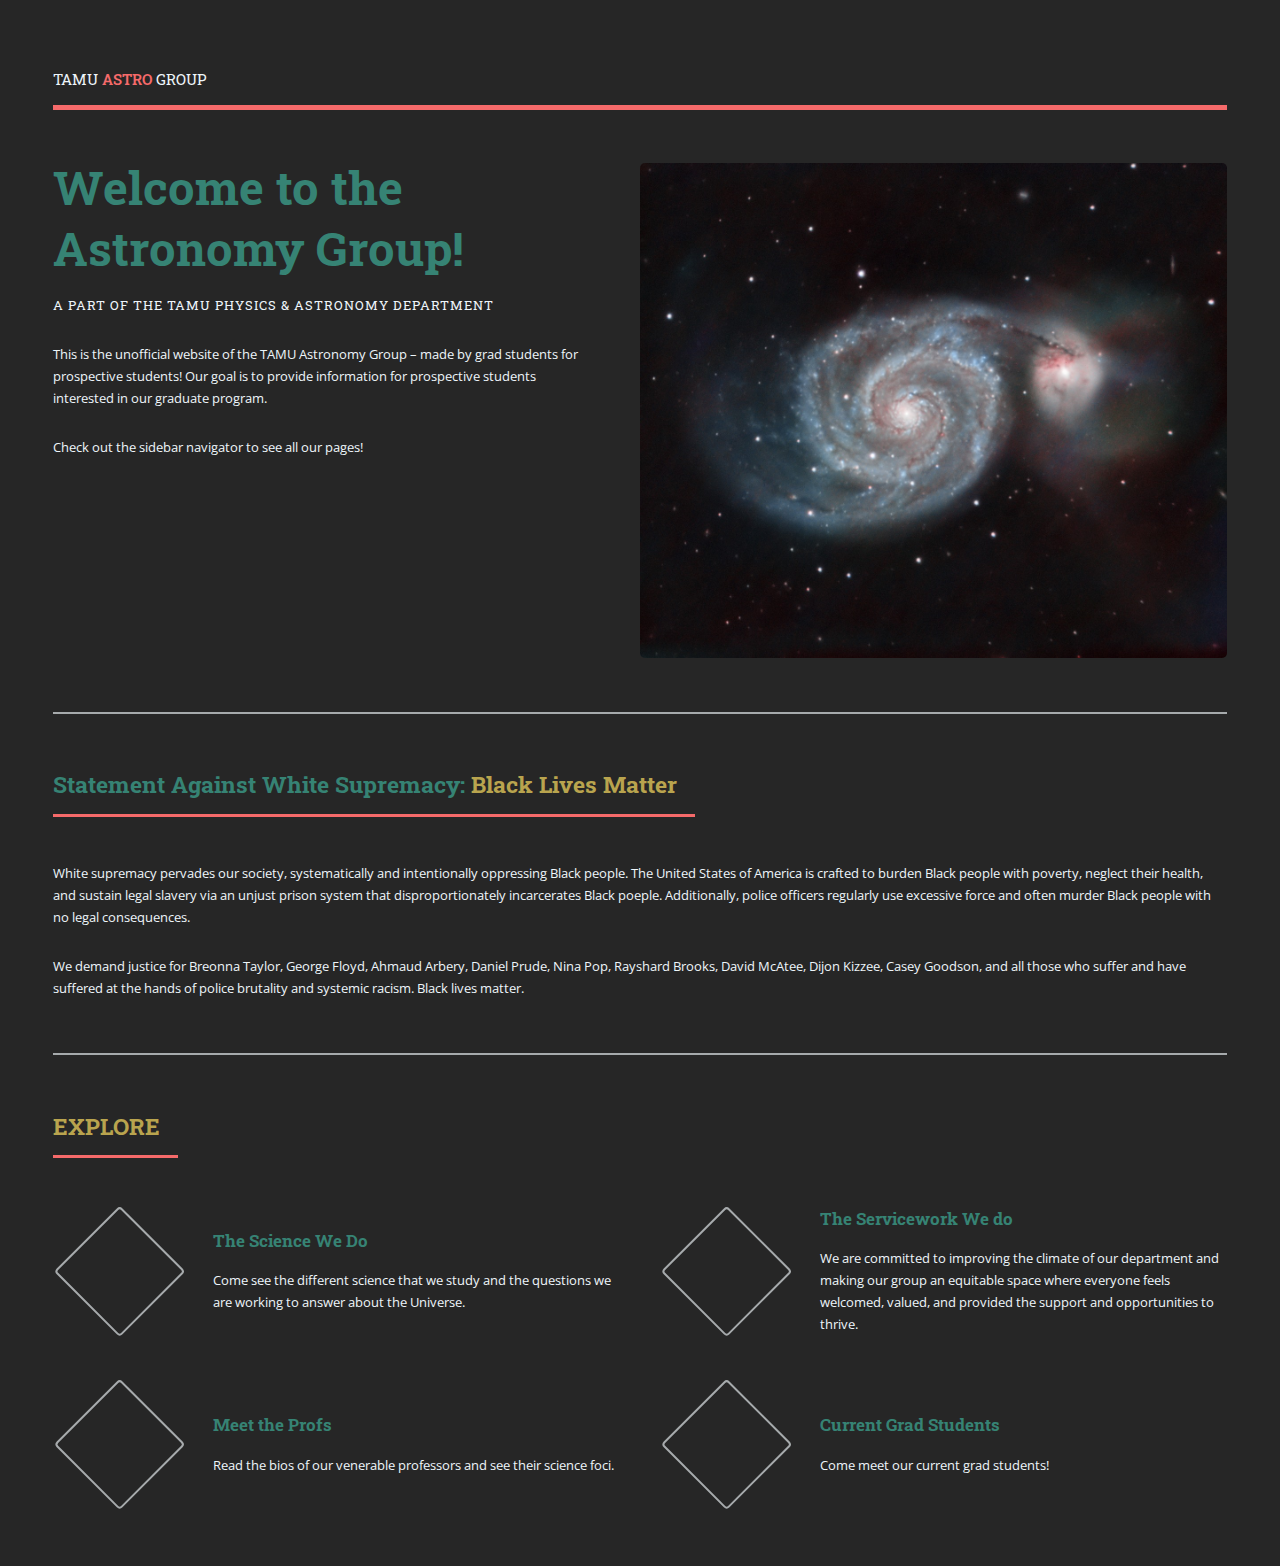
==== commit 9733ffbb: "scaled down favicon, updated index.html" ====
--- a/index.html
+++ b/index.html
@@ -10,6 +10,7 @@
 		<meta charset="utf-8" />
 		<meta name="viewport" content="width=device-width, initial-scale=1, user-scalable=no" />
 		<link rel="stylesheet" href="assets/css/main.css" />
+		<link rel="shortcut icon" href="images/fav.ico" type="image/x-icon">
 	</head>
 	<body class="is-preload">
 
@@ -32,45 +33,75 @@
 											<h1>Welcome to the Astronomy Group!</h1>
 											<p>A part of the TAMU Physics &amp; Astronomy Department</p>
 										</header>
-										<p>This is the unofficial website of the TAMU Astronomy Group &endash; made by grad students for prospective students!  Our goal is to provide the most information we can for prospective students interested in our graduate program.</p>
-										<ul class="actions">
-											<li><a href="#" class="button big">Learn More</a></li>
-										</ul>
+										<p>This is the unofficial website of the TAMU Astronomy Group &ndash; made by grad students for prospective students! Our goal is to provide information for prospective students interested in our graduate program.</p>
+										<!--<ul class="actions">
+											<li><a href="about.html" class="button big">Learn More</a></li>
+										</ul>-->
+										
+										<p>Check out the sidebar navigator to see all our pages!</p>
 									</div>
 									<span class="image object">
 										<img src="images/fwo.m51.jpg" alt="" />
 									</span>
 								</section>
 
+
+							<section>
+								<header class="major">
+									<h2>Statement Against White Supremacy: <font color="#B9A44E">Black Lives Matter</font></h2>
+								</header>
+								
+								<p>White supremacy pervades our society, systematically and intentionally oppressing Black people. The United States of America is crafted to burden Black people with poverty, neglect their health, and sustain legal slavery via an unjust prison system that disproportionately incarcerates Black poeple. Additionally, police officers regularly use excessive force and often murder Black people with no legal consequences.</p>
+
+<p>We demand justice for Breonna Taylor, George Floyd, Ahmaud Arbery, Daniel Prude, Nina Pop, Rayshard Brooks, David McAtee, Dijon Kizzee, Casey Goodson, and all those who suffer and have suffered at the hands of police brutality and systemic racism. Black lives matter.</p>
+							</section>
+
+
 							<!-- Section -->
 								<section>
 									<header class="major">
-										<h2>Explore</h2>
+										<h2><font color="#B9A44E">EXPLORE</font></h2>
 									</header>
 									<div class="features">
-										<article>
-											<a href="elements.html" style="border-bottom:0"><span class="icon fa-star"></span></a>
+									
+										<!-- SCIENCE -->
+										<article>
+											<a href="research.html" style="border-bottom:0"><span class="icon fa-star"></span></a>
 											<div class="content">
 												<h3>The Science We Do</h3>
 												<p>Come see the different science that we study and the questions we are working to answer about the Universe.</p>
 											</div>
 										</article>
-										<article>
-											<a href="elements.html" style="border-bottom:0"><span class="icon solid fa-chalkboard-teacher"></span></a>
+										
+										<!-- DEI -->
+										<article>
+											<a href="degree.html" style="border-bottom:0"><span class="icon solid fa-university"></span></a>
+											<div class="content">
+												<h3>The Servicework We do</h3>
+												<p>We are committed to improving the climate of our department and making our group an equitable space where everyone feels welcomed, valued, and provided the support and opportunities to thrive.</p>
+											</div>
+										</article>
+										
+										<!-- FACULTY -->
+										<article>
+											<a href="faculty_list.html" style="border-bottom:0"><span class="icon solid fa-chalkboard-teacher"></span></a>
 											<div class="content">
 												<h3>Meet the Profs</h3>
 												<p>Read the bios of our venerable professors and see their science foci.</p>
 											</div>
 										</article>
-										<article>
-											<a href="elements.html" style="border-bottom:0"><span class="icon solid fa-university"></span></a>
+										
+										<!--<article>
+											<a href="degree.html" style="border-bottom:0"><span class="icon solid fa-university"></span></a>
 											<div class="content">
 												<h3>Coursework</h3>
 												<p>A general outline of the curriculum for astronomy grad students, with details.</p>
 											</div>
-										</article>
-										<article>
-											<a href="elements.html" style="border-bottom:0"><span class="icon solid fa-graduation-cap"></span></a>
+										</article>-->
+										
+										<!-- GRAD STUDENTS -->
+										<article>
+											<a href="grad_list.html" style="border-bottom:0"><span class="icon solid fa-graduation-cap"></span></a>
 											<div class="content">
 												<h3>Current Grad Students</h3>
 												<p>Come meet our current grad students!</p>
@@ -158,22 +189,28 @@
 									</header>
 									<ul>
 										<li><a href="index.html">Homepage</a></li>
-										<li><a href="generic.html">About Us</a></li>
+										<li><a href="about.html">About Us</a></li>
 										<li><a href="codeofconduct.html">Code of Conduct</a></li>
 										<li><a href="dei.html">Diversity &amp; Climate</a></li>
-										<li><a href="elements.html">Research</a></li>
+										<li><a href="research.html">Research</a></li>
 										<li>
 											<span class="opener">People</span>
 											<ul>
 												<li><a href="faculty_list.html">Faculty</a></li>
-												<li><a href="#">Postdocs</a></li>
-												<li><a href="#">Graduate Students</a></li>
+												<li><a href="postdoc_list.html">Postdocs</a></li>
+												<li><a href="grad_list.html">Graduate Students</a></li>
 												<!--<li><a href="#">Undergraduate Students</a></li>-->
 											</ul>
 										</li>
-										<li><a href="#">Degree Program</a></li>
-										<li><a href="#">FAQ</a></li>
-										<li><a href="#">Resources</a></li>
+										<li><a href="degree.html">Degree Program</a></li>
+										<li><a href="faq.html">FAQ</a></li>
+										<li>
+											<span class="opener">Resources</span>
+											<ul>
+												<li><a href="resources.html">General Resources</a></li>
+												<li><a href="partingwisdom.html">Advice from Past Grads</a></li>
+											</ul>
+										</li>
 									</ul>
 								</nav>
 
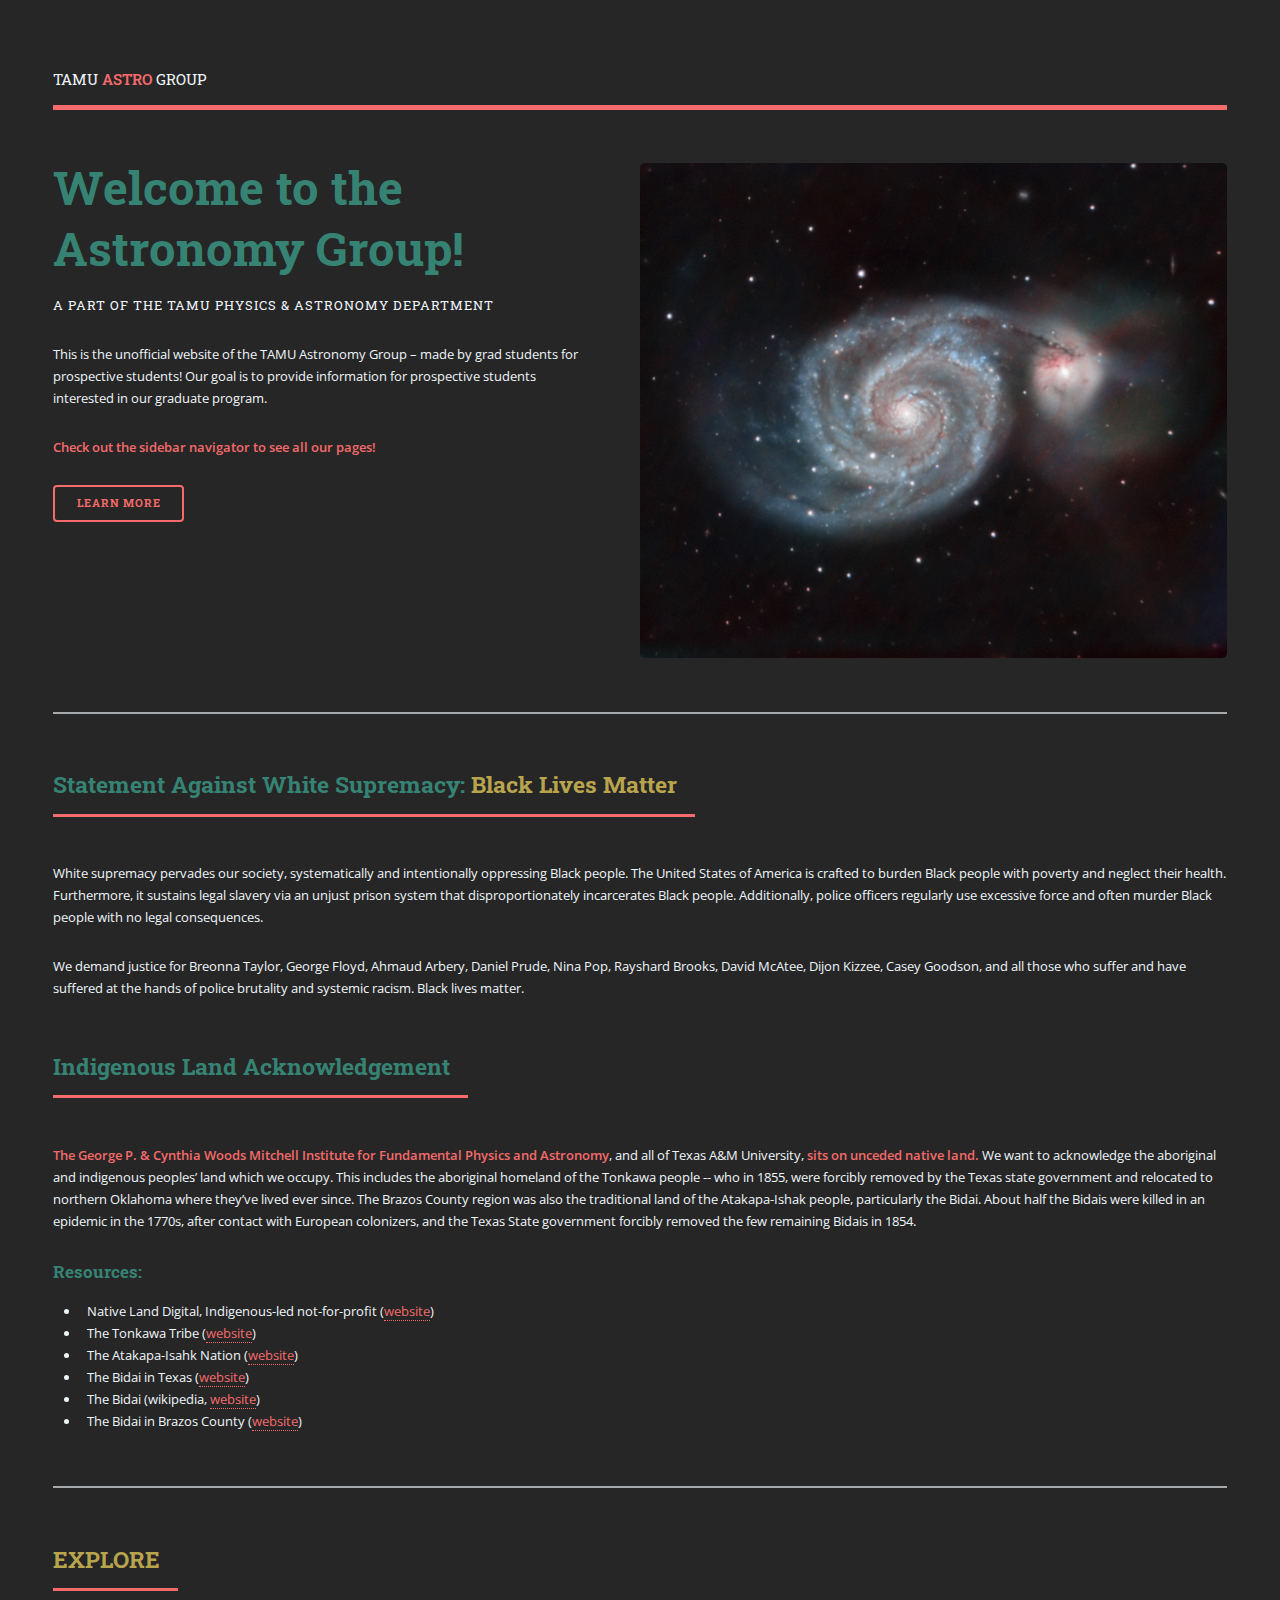
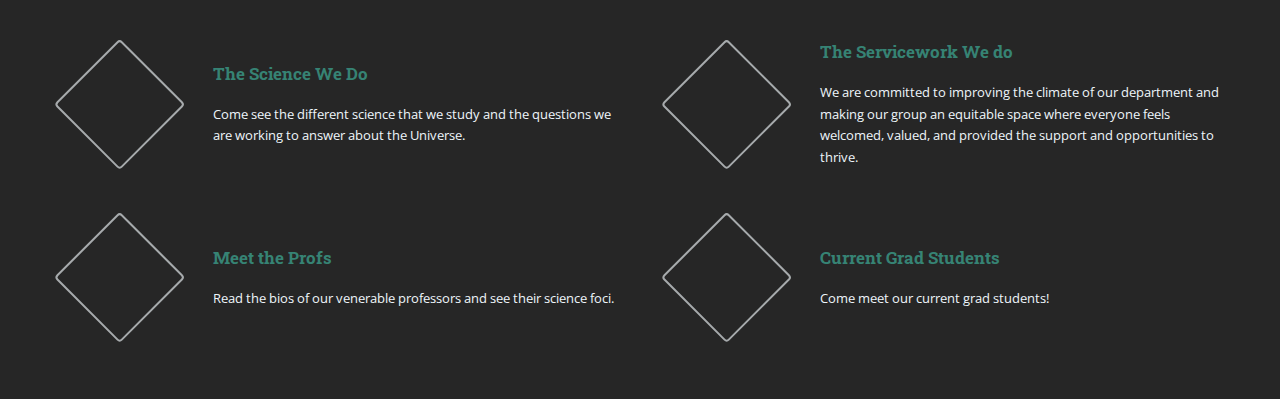
==== commit 3a144aac: "updating BLM statement" ====
--- a/index.html
+++ b/index.html
@@ -34,26 +34,48 @@
 											<p>A part of the TAMU Physics &amp; Astronomy Department</p>
 										</header>
 										<p>This is the unofficial website of the TAMU Astronomy Group &ndash; made by grad students for prospective students! Our goal is to provide information for prospective students interested in our graduate program.</p>
-										<!--<ul class="actions">
+										<p><strong>Check out the sidebar navigator to see all our pages!</strong></p>
+										<ul class="actions">
 											<li><a href="about.html" class="button big">Learn More</a></li>
-										</ul>-->
-										
-										<p>Check out the sidebar navigator to see all our pages!</p>
+										</ul>
+										
 									</div>
 									<span class="image object">
 										<img src="images/fwo.m51.jpg" alt="" />
 									</span>
 								</section>
 
-
 							<section>
+								<!-- BLM -->
 								<header class="major">
 									<h2>Statement Against White Supremacy: <font color="#B9A44E">Black Lives Matter</font></h2>
 								</header>
 								
-								<p>White supremacy pervades our society, systematically and intentionally oppressing Black people. The United States of America is crafted to burden Black people with poverty, neglect their health, and sustain legal slavery via an unjust prison system that disproportionately incarcerates Black poeple. Additionally, police officers regularly use excessive force and often murder Black people with no legal consequences.</p>
-
-<p>We demand justice for Breonna Taylor, George Floyd, Ahmaud Arbery, Daniel Prude, Nina Pop, Rayshard Brooks, David McAtee, Dijon Kizzee, Casey Goodson, and all those who suffer and have suffered at the hands of police brutality and systemic racism. Black lives matter.</p>
+								<p>White supremacy pervades our society, systematically and intentionally oppressing Black people. The United States of America is crafted to burden Black people with poverty and neglect their health. Furthermore, it sustains legal slavery via an unjust prison system that disproportionately incarcerates Black people. Additionally, police officers regularly use excessive force and often murder Black people with no legal consequences.</p>
+
+<p>We demand justice for Breonna Taylor, George Floyd, Ahmaud Arbery, Daniel Prude, Nina Pop, Rayshard Brooks, David McAtee, Dijon Kizzee, Casey Goodson, and all those who suffer and have suffered at the hands of police brutality and systemic racism. Black lives matter.</br></br></p>
+							
+								<!-- acknowledgement of the true ownership of the land -->
+								<header class="major">
+									<h2>Indigenous Land Acknowledgement</h2>
+								</header>
+								
+								<p><strong>The George P. &amp; Cynthia Woods Mitchell Institute for Fundamental Physics and Astronomy</strong>, and all of Texas A&amp;M University, <strong>sits on unceded native land.</strong>
+								<!-- Tonkawa -->
+								We want to acknowledge the aboriginal and indigenous peoples’ land which we occupy.  This includes the aboriginal homeland of the Tonkawa people -- who in 1855, were forcibly removed by the Texas state government and relocated to northern Oklahoma where they’ve lived ever since.  
+								<!-- Bidai -->
+								The Brazos County region was also the traditional land of the Atakapa-Ishak people, particularly the Bidai. About half the Bidais were killed in an epidemic in the 1770s, after contact with European colonizers, and the Texas State government forcibly removed the few remaining Bidais in 1854. </p>
+								
+								<h3>Resources:</h3>
+								<ul><ul>
+									<li>Native Land Digital, Indigenous-led not-for-profit (<a href="https://native-land.ca/">website</a>)</li>
+									<li>The Tonkawa Tribe (<a href="http://tonkawatribe.com/">website</a>)</li>
+									<li>The Atakapa-Isahk Nation (<a href="http://www.atakapa-ishak.org/history/">website</a>)</li>
+									<li>The Bidai in Texas (<a href="https://www.tshaonline.org/handbook/entries/bidai-indians">website</a>)</li>
+									<li>The Bidai (wikipedia, <a href="https://en.wikipedia.org/wiki/Bidai">website</a>)</li>	
+									<li>The Bidai in Brazos County (<a href="http://www.texascenterforregionalstudies.net/the-bidai-tribe-of-intrigue-who-were-they-really.html">website</a>)</li>																
+								</ul></ul> <!-- doubled <ul> to make it nicer -->
+								
 							</section>
 
 
@@ -75,7 +97,7 @@
 										
 										<!-- DEI -->
 										<article>
-											<a href="degree.html" style="border-bottom:0"><span class="icon solid fa-university"></span></a>
+											<a href="dei.html" style="border-bottom:0"><span class="icon solid fa-university"></span></a>
 											<div class="content">
 												<h3>The Servicework We do</h3>
 												<p>We are committed to improving the climate of our department and making our group an equitable space where everyone feels welcomed, valued, and provided the support and opportunities to thrive.</p>
@@ -176,11 +198,11 @@
 						<div class="inner">
 
 							<!-- Search -->
-								<section id="search" class="alt">
+								<!--section id="search" class="alt">
 									<form method="post" action="#">
 										<input type="text" name="query" id="query" placeholder="Search" />
 									</form>
-								</section>
+								</section-->
 
 							<!-- Menu -->
 								<nav id="menu">
@@ -188,10 +210,11 @@
 										<h2>Menu</h2>
 									</header>
 									<ul>
-										<li><a href="index.html">Homepage</a></li>
+										<li><a href="index.html"><strong>Homepage</strong></a></li>
 										<li><a href="about.html">About Us</a></li>
 										<li><a href="codeofconduct.html">Code of Conduct</a></li>
 										<li><a href="dei.html">Diversity &amp; Climate</a></li>
+										<li><a href="community.html">Community</a></li>
 										<li><a href="research.html">Research</a></li>
 										<li>
 											<span class="opener">People</span>
@@ -214,29 +237,7 @@
 									</ul>
 								</nav>
 
-							<!-- Section 
-								<section>
-									<header class="major">
-										<h2>Ante interdum</h2>
-									</header>
-									<div class="mini-posts">
-										<article>
-											<a href="#" class="image"><img src="images/pic07.jpg" alt="" /></a>
-											<p>Aenean ornare velit lacus, ac varius enim lorem ullamcorper dolore aliquam.</p>
-										</article>
-										<article>
-											<a href="#" class="image"><img src="images/pic08.jpg" alt="" /></a>
-											<p>Aenean ornare velit lacus, ac varius enim lorem ullamcorper dolore aliquam.</p>
-										</article>
-										<article>
-											<a href="#" class="image"><img src="images/pic09.jpg" alt="" /></a>
-											<p>Aenean ornare velit lacus, ac varius enim lorem ullamcorper dolore aliquam.</p>
-										</article>
-									</div>
-									<ul class="actions">
-										<li><a href="#" class="button">More</a></li>
-									</ul>
-								</section>-->
+							
 
 							<!-- Section -->
 								<section>
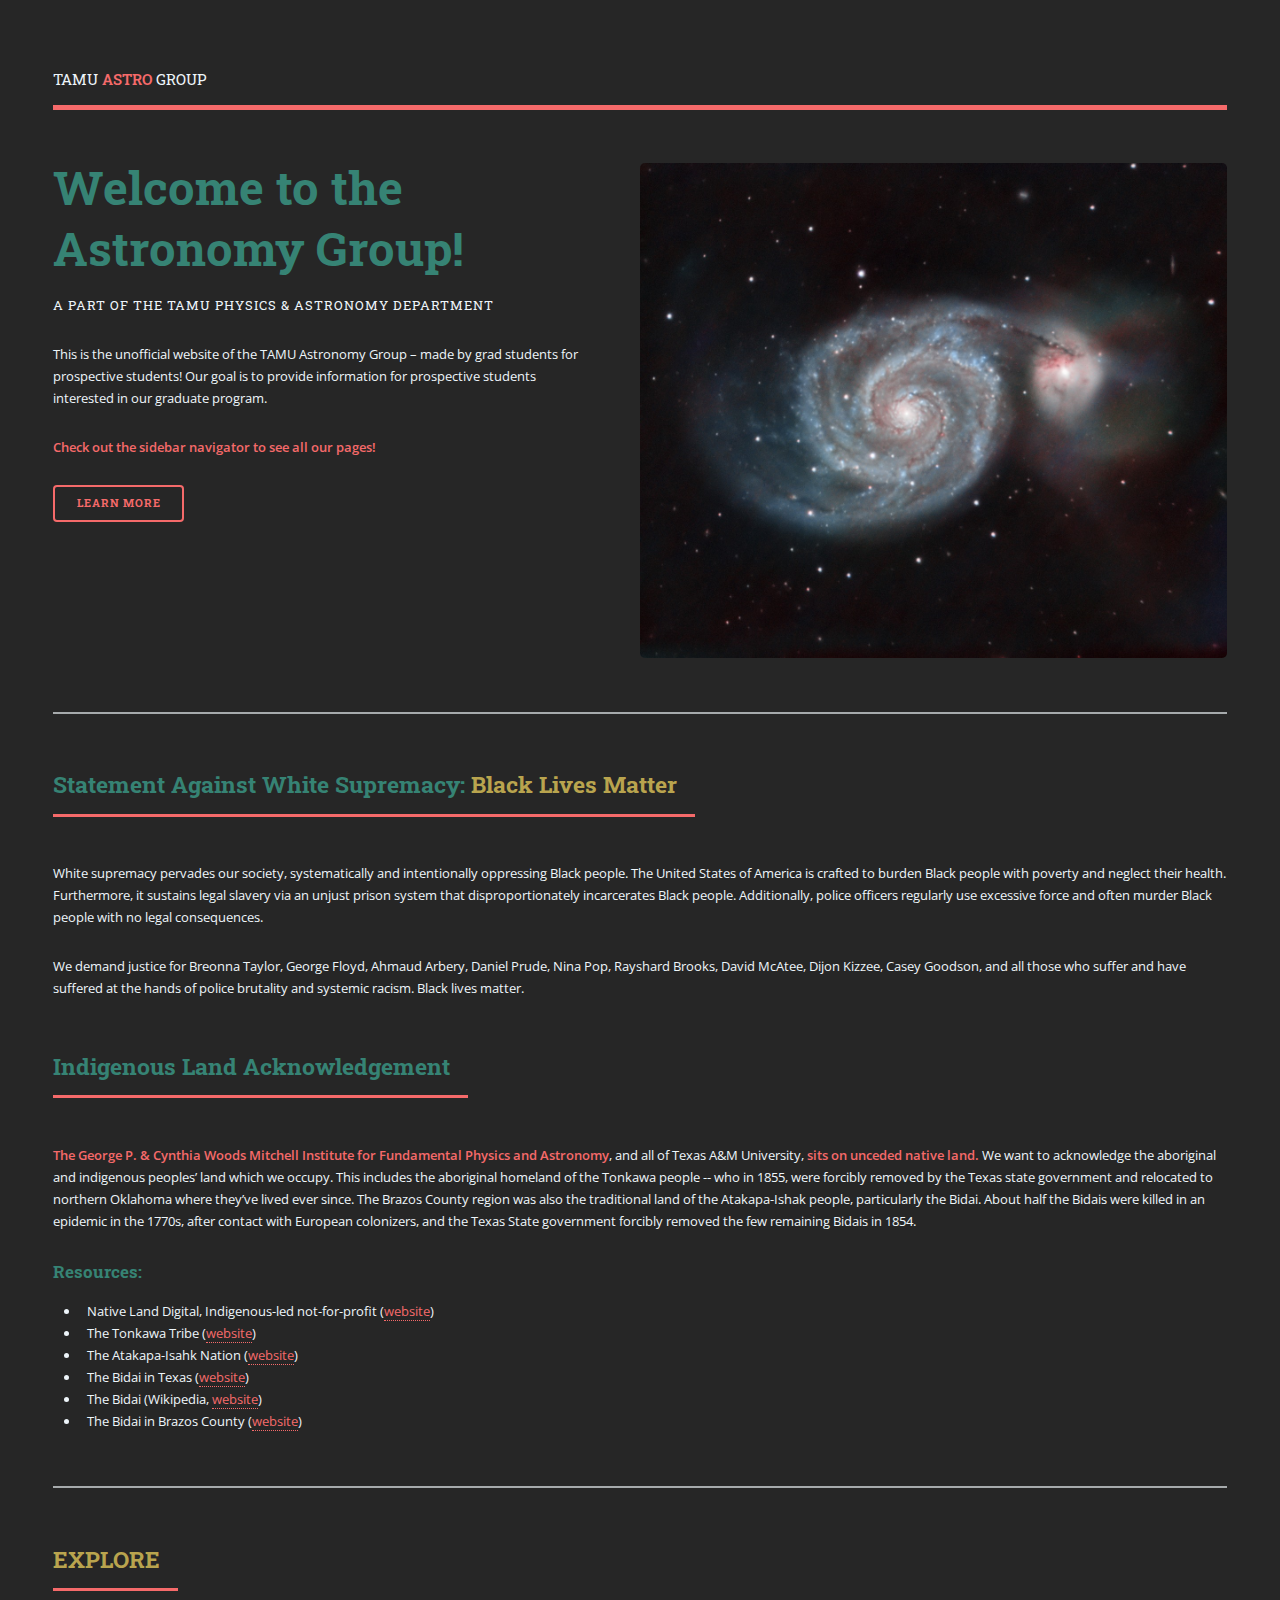
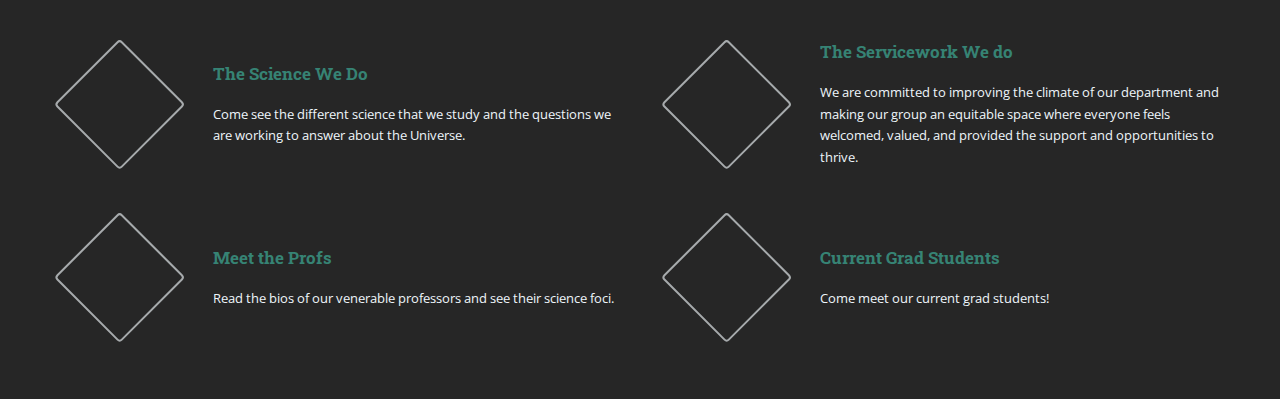
==== commit 5a829816: "typo fixed" ====
--- a/index.html
+++ b/index.html
@@ -72,7 +72,7 @@
 									<li>The Tonkawa Tribe (<a href="http://tonkawatribe.com/">website</a>)</li>
 									<li>The Atakapa-Isahk Nation (<a href="http://www.atakapa-ishak.org/history/">website</a>)</li>
 									<li>The Bidai in Texas (<a href="https://www.tshaonline.org/handbook/entries/bidai-indians">website</a>)</li>
-									<li>The Bidai (wikipedia, <a href="https://en.wikipedia.org/wiki/Bidai">website</a>)</li>	
+									<li>The Bidai (Wikipedia, <a href="https://en.wikipedia.org/wiki/Bidai">website</a>)</li>	
 									<li>The Bidai in Brazos County (<a href="http://www.texascenterforregionalstudies.net/the-bidai-tribe-of-intrigue-who-were-they-really.html">website</a>)</li>																
 								</ul></ul> <!-- doubled <ul> to make it nicer -->
 								
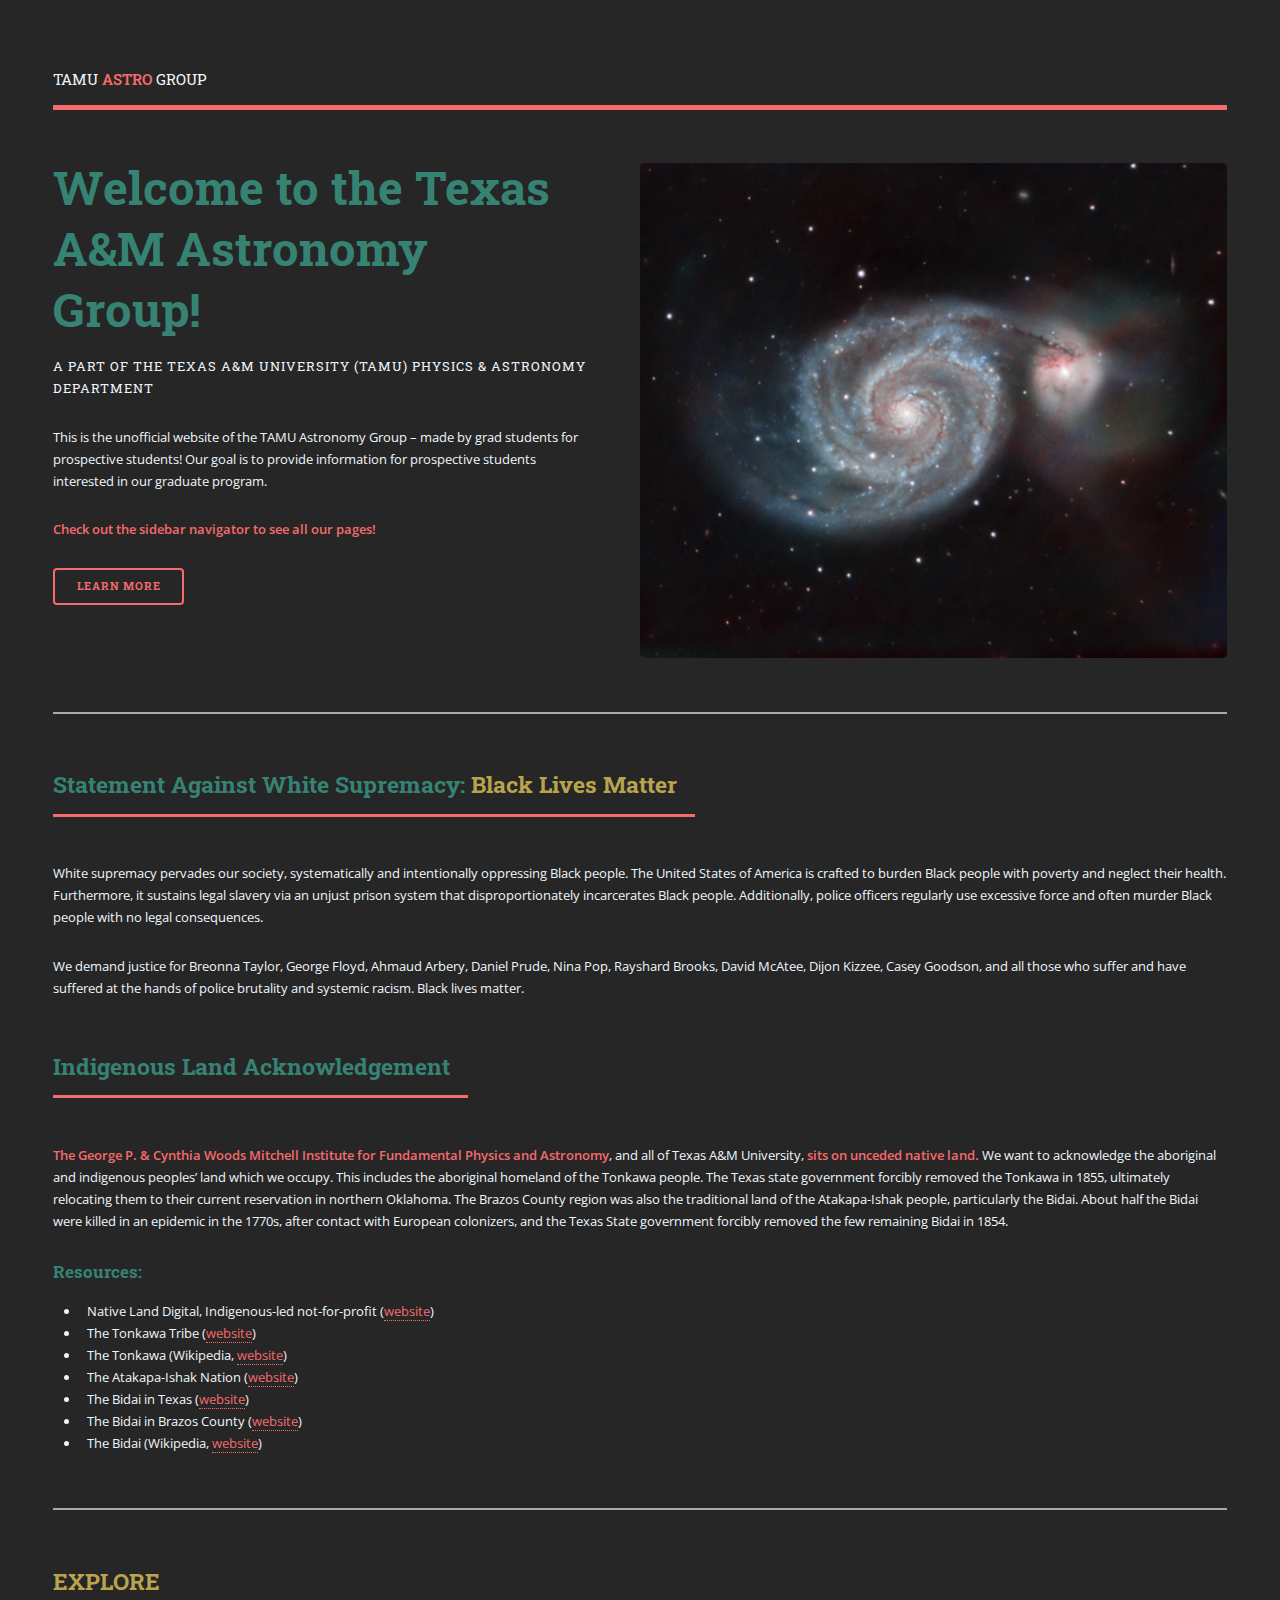
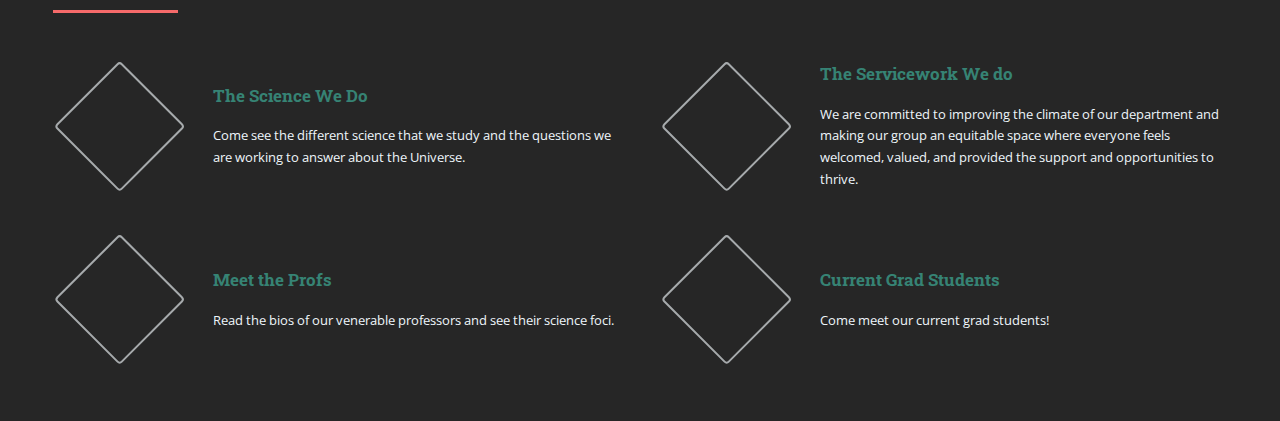
==== commit 528d5402: "adding disclaimer from Lucas" ====
--- a/index.html
+++ b/index.html
@@ -30,8 +30,8 @@
 								<section id="banner">
 									<div class="content">
 										<header>
-											<h1>Welcome to the Astronomy Group!</h1>
-											<p>A part of the TAMU Physics &amp; Astronomy Department</p>
+                                            <h1>Welcome to the Texas A&amp;M Astronomy Group!</h1>
+											<p>A part of the Texas A&amp;M University (TAMU) Physics &amp; Astronomy Department</p>
 										</header>
 										<p>This is the unofficial website of the TAMU Astronomy Group &ndash; made by grad students for prospective students! Our goal is to provide information for prospective students interested in our graduate program.</p>
 										<p><strong>Check out the sidebar navigator to see all our pages!</strong></p>
@@ -46,38 +46,12 @@
 								</section>
 
 							<section>
-								<!-- BLM -->
-								<header class="major">
-									<h2>Statement Against White Supremacy: <font color="#B9A44E">Black Lives Matter</font></h2>
-								</header>
-								
-								<p>White supremacy pervades our society, systematically and intentionally oppressing Black people. The United States of America is crafted to burden Black people with poverty and neglect their health. Furthermore, it sustains legal slavery via an unjust prison system that disproportionately incarcerates Black people. Additionally, police officers regularly use excessive force and often murder Black people with no legal consequences.</p>
-
-<p>We demand justice for Breonna Taylor, George Floyd, Ahmaud Arbery, Daniel Prude, Nina Pop, Rayshard Brooks, David McAtee, Dijon Kizzee, Casey Goodson, and all those who suffer and have suffered at the hands of police brutality and systemic racism. Black lives matter.</br></br></p>
-							
+                                <!-- BLM -->
+                                <script type="text/javascript" src="includes/blm.js"></script>
+                                
 								<!-- acknowledgement of the true ownership of the land -->
-								<header class="major">
-									<h2>Indigenous Land Acknowledgement</h2>
-								</header>
-								
-								<p><strong>The George P. &amp; Cynthia Woods Mitchell Institute for Fundamental Physics and Astronomy</strong>, and all of Texas A&amp;M University, <strong>sits on unceded native land.</strong>
-								<!-- Tonkawa -->
-								We want to acknowledge the aboriginal and indigenous peoples’ land which we occupy.  This includes the aboriginal homeland of the Tonkawa people -- who in 1855, were forcibly removed by the Texas state government and relocated to northern Oklahoma where they’ve lived ever since.  
-								<!-- Bidai -->
-								The Brazos County region was also the traditional land of the Atakapa-Ishak people, particularly the Bidai. About half the Bidais were killed in an epidemic in the 1770s, after contact with European colonizers, and the Texas State government forcibly removed the few remaining Bidais in 1854. </p>
-								
-								<h3>Resources:</h3>
-								<ul><ul>
-									<li>Native Land Digital, Indigenous-led not-for-profit (<a href="https://native-land.ca/">website</a>)</li>
-									<li>The Tonkawa Tribe (<a href="http://tonkawatribe.com/">website</a>)</li>
-									<li>The Atakapa-Isahk Nation (<a href="http://www.atakapa-ishak.org/history/">website</a>)</li>
-									<li>The Bidai in Texas (<a href="https://www.tshaonline.org/handbook/entries/bidai-indians">website</a>)</li>
-									<li>The Bidai (Wikipedia, <a href="https://en.wikipedia.org/wiki/Bidai">website</a>)</li>	
-									<li>The Bidai in Brazos County (<a href="http://www.texascenterforregionalstudies.net/the-bidai-tribe-of-intrigue-who-were-they-really.html">website</a>)</li>																
-								</ul></ul> <!-- doubled <ul> to make it nicer -->
-								
+                                <script type="text/javascript" src="includes/land.js"></script>
 							</section>
-
 
 							<!-- Section -->
 								<section>
@@ -239,24 +213,13 @@
 
 							
 
-							<!-- Section -->
+							<!-- contact -->
 								<section>
-									<header class="major">
-										<h2>Get in touch</h2>
-									</header>
-									<p>If you have any questions, please feel free to reach out to us!</p>
-									<ul class="contact">
-										<li class="icon solid fa-phone"> (979) 845-7717</li>
-										<li class="icon solid fa-home">Dept of Physics &amp; Astronomy<br />
-										4242 TAMU<br />
-										College Station, TX 77843-4242</li>
-									</ul>
+									<script type="text/javascript" src="includes/contact.js"></script>
 								</section>
 
 							<!-- Footer -->
-								<footer id="footer">
-									<p class="copyright">&copy; TAMU Astro Group. All rights reserved. Design: <a href="https://html5up.net">HTML5 UP</a>.</p>
-								</footer>
+                            <script type="text/javascript" src="includes/disclaimer.js"></script>
 
 						</div>
 					</div>
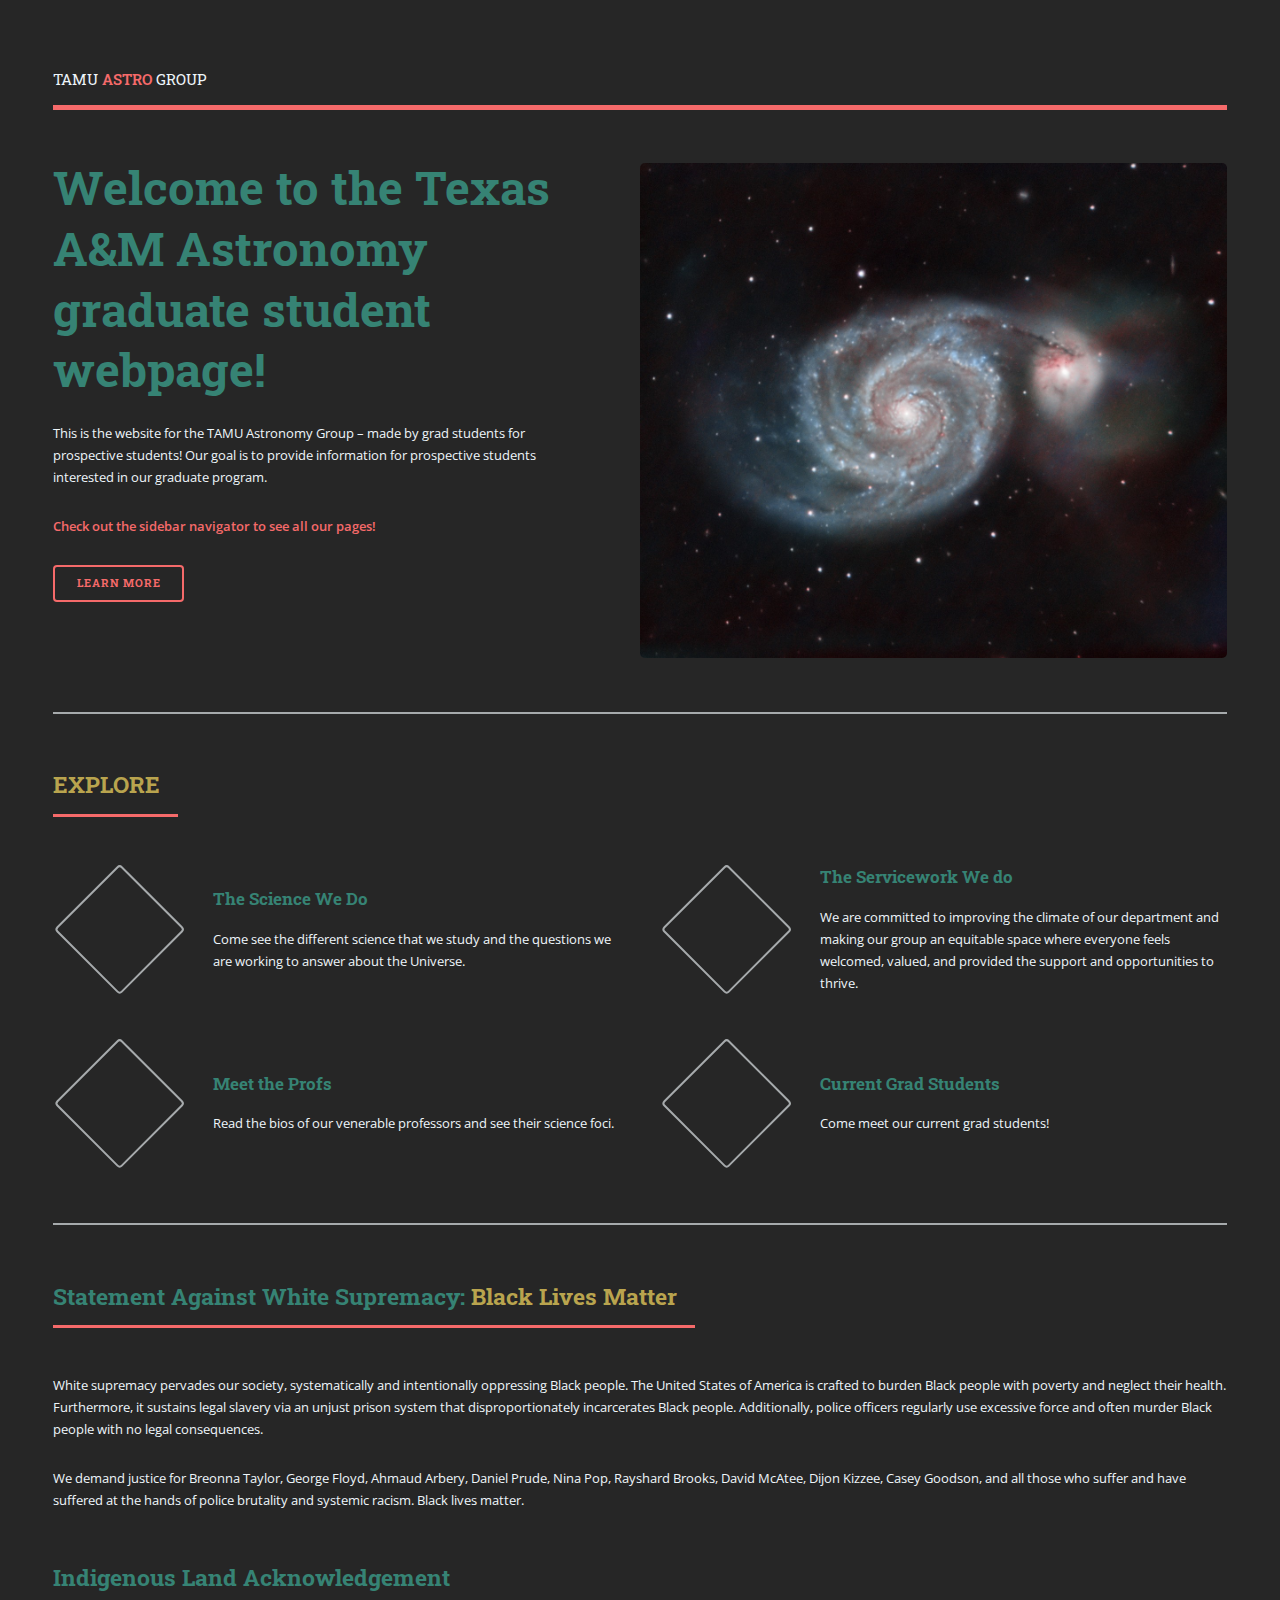
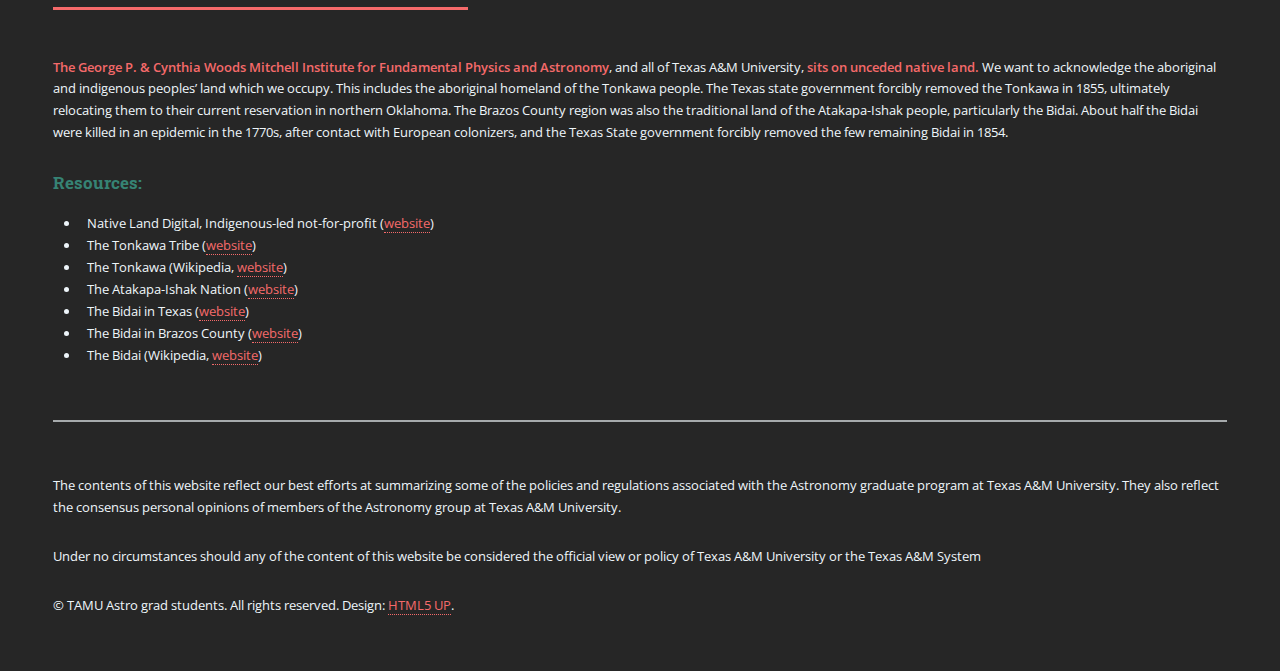
==== commit 2c963836: "lucas and faculty mtg comments" ====
--- a/index.html
+++ b/index.html
@@ -30,10 +30,9 @@
 								<section id="banner">
 									<div class="content">
 										<header>
-                                            <h1>Welcome to the Texas A&amp;M Astronomy Group!</h1>
-											<p>A part of the Texas A&amp;M University (TAMU) Physics &amp; Astronomy Department</p>
+                                            <h1>Welcome to the Texas A&amp;M Astronomy graduate student webpage!</h1>
 										</header>
-										<p>This is the unofficial website of the TAMU Astronomy Group &ndash; made by grad students for prospective students! Our goal is to provide information for prospective students interested in our graduate program.</p>
+										<p>This is the website for the TAMU Astronomy Group &ndash; made by grad students for prospective students! Our goal is to provide information for prospective students interested in our graduate program.</p>
 										<p><strong>Check out the sidebar navigator to see all our pages!</strong></p>
 										<ul class="actions">
 											<li><a href="about.html" class="button big">Learn More</a></li>
@@ -44,6 +43,51 @@
 										<img src="images/fwo.m51.jpg" alt="" />
 									</span>
 								</section>
+
+                            <!-- Section -->
+                            <section>
+                                <header class="major">
+                                    <h2><font color="#B9A44E">EXPLORE</font></h2>
+                                </header>
+                                <div class="features">
+                                    
+                                    <!-- SCIENCE -->
+                                    <article>
+                                        <a href="research.html" style="border-bottom:0"><span class="icon fa-star"></span></a>
+                                        <div class="content">
+                                            <h3>The Science We Do</h3>
+                                            <p>Come see the different science that we study and the questions we are working to answer about the Universe.</p>
+                                        </div>
+                                    </article>
+                                    
+                                    <!-- DEI -->
+                                    <article>
+                                        <a href="dei.html" style="border-bottom:0"><span class="icon solid fa-university"></span></a>
+                                        <div class="content">
+                                            <h3>The Servicework We do</h3>
+                                            <p>We are committed to improving the climate of our department and making our group an equitable space where everyone feels welcomed, valued, and provided the support and opportunities to thrive.</p>
+                                        </div>
+                                    </article>
+                                    
+                                    <!-- FACULTY -->
+                                    <article>
+                                        <a href="faculty_list.html" style="border-bottom:0"><span class="icon solid fa-chalkboard-teacher"></span></a>
+                                        <div class="content">
+                                            <h3>Meet the Profs</h3>
+                                            <p>Read the bios of our venerable professors and see their science foci.</p>
+                                        </div>
+                                    </article>
+                                    
+                                    <!-- GRAD STUDENTS -->
+                                    <article>
+                                        <a href="grad_list.html" style="border-bottom:0"><span class="icon solid fa-graduation-cap"></span></a>
+                                        <div class="content">
+                                            <h3>Current Grad Students</h3>
+                                            <p>Come meet our current grad students!</p>
+                                        </div>
+                                    </article>
+                                </div>
+                            </section>
 
 							<section>
                                 <!-- BLM -->
@@ -52,117 +96,9 @@
 								<!-- acknowledgement of the true ownership of the land -->
                                 <script type="text/javascript" src="includes/land.js"></script>
 							</section>
-
-							<!-- Section -->
-								<section>
-									<header class="major">
-										<h2><font color="#B9A44E">EXPLORE</font></h2>
-									</header>
-									<div class="features">
-									
-										<!-- SCIENCE -->
-										<article>
-											<a href="research.html" style="border-bottom:0"><span class="icon fa-star"></span></a>
-											<div class="content">
-												<h3>The Science We Do</h3>
-												<p>Come see the different science that we study and the questions we are working to answer about the Universe.</p>
-											</div>
-										</article>
-										
-										<!-- DEI -->
-										<article>
-											<a href="dei.html" style="border-bottom:0"><span class="icon solid fa-university"></span></a>
-											<div class="content">
-												<h3>The Servicework We do</h3>
-												<p>We are committed to improving the climate of our department and making our group an equitable space where everyone feels welcomed, valued, and provided the support and opportunities to thrive.</p>
-											</div>
-										</article>
-										
-										<!-- FACULTY -->
-										<article>
-											<a href="faculty_list.html" style="border-bottom:0"><span class="icon solid fa-chalkboard-teacher"></span></a>
-											<div class="content">
-												<h3>Meet the Profs</h3>
-												<p>Read the bios of our venerable professors and see their science foci.</p>
-											</div>
-										</article>
-										
-										<!--<article>
-											<a href="degree.html" style="border-bottom:0"><span class="icon solid fa-university"></span></a>
-											<div class="content">
-												<h3>Coursework</h3>
-												<p>A general outline of the curriculum for astronomy grad students, with details.</p>
-											</div>
-										</article>-->
-										
-										<!-- GRAD STUDENTS -->
-										<article>
-											<a href="grad_list.html" style="border-bottom:0"><span class="icon solid fa-graduation-cap"></span></a>
-											<div class="content">
-												<h3>Current Grad Students</h3>
-												<p>Come meet our current grad students!</p>
-											</div>
-										</article>
-									</div>
-								</section>
-
-							<!-- Section -->
-							<!--
-								<section>
-									<header class="major">
-										<h2>Ipsum sed dolor</h2>
-									</header>
-									<div class="posts">
-										<article>
-											<a href="#" class="image"><img src="images/pic01.jpg" alt="" /></a>
-											<h3>Interdum aenean</h3>
-											<p>Aenean ornare velit lacus, ac varius enim lorem ullamcorper dolore. Proin aliquam facilisis ante interdum. Sed nulla amet lorem feugiat tempus aliquam.</p>
-											<ul class="actions">
-												<li><a href="#" class="button">More</a></li>
-											</ul>
-										</article>
-										<article>
-											<a href="#" class="image"><img src="images/pic02.jpg" alt="" /></a>
-											<h3>Nulla amet dolore</h3>
-											<p>Aenean ornare velit lacus, ac varius enim lorem ullamcorper dolore. Proin aliquam facilisis ante interdum. Sed nulla amet lorem feugiat tempus aliquam.</p>
-											<ul class="actions">
-												<li><a href="#" class="button">More</a></li>
-											</ul>
-										</article>
-										<article>
-											<a href="#" class="image"><img src="images/pic03.jpg" alt="" /></a>
-											<h3>Tempus ullamcorper</h3>
-											<p>Aenean ornare velit lacus, ac varius enim lorem ullamcorper dolore. Proin aliquam facilisis ante interdum. Sed nulla amet lorem feugiat tempus aliquam.</p>
-											<ul class="actions">
-												<li><a href="#" class="button">More</a></li>
-											</ul>
-										</article>
-										<article>
-											<a href="#" class="image"><img src="images/pic04.jpg" alt="" /></a>
-											<h3>Sed etiam facilis</h3>
-											<p>Aenean ornare velit lacus, ac varius enim lorem ullamcorper dolore. Proin aliquam facilisis ante interdum. Sed nulla amet lorem feugiat tempus aliquam.</p>
-											<ul class="actions">
-												<li><a href="#" class="button">More</a></li>
-											</ul>
-										</article>
-										<article>
-											<a href="#" class="image"><img src="images/pic05.jpg" alt="" /></a>
-											<h3>Feugiat lorem aenean</h3>
-											<p>Aenean ornare velit lacus, ac varius enim lorem ullamcorper dolore. Proin aliquam facilisis ante interdum. Sed nulla amet lorem feugiat tempus aliquam.</p>
-											<ul class="actions">
-												<li><a href="#" class="button">More</a></li>
-											</ul>
-										</article>
-										<article>
-											<a href="#" class="image"><img src="images/pic06.jpg" alt="" /></a>
-											<h3>Amet varius aliquam</h3>
-											<p>Aenean ornare velit lacus, ac varius enim lorem ullamcorper dolore. Proin aliquam facilisis ante interdum. Sed nulla amet lorem feugiat tempus aliquam.</p>
-											<ul class="actions">
-												<li><a href="#" class="button">More</a></li>
-											</ul>
-										</article>
-									</div>
-								</section>-->
+
+                        <!-- Footer -->
+                        <script type="text/javascript" src="includes/disclaimer.js"></script>
 
 						</div>
 					</div>
@@ -216,13 +152,10 @@
 							<!-- contact -->
 								<section>
 									<script type="text/javascript" src="includes/contact.js"></script>
-								</section>
-
-							<!-- Footer -->
-                            <script type="text/javascript" src="includes/disclaimer.js"></script>
+								</section>
 
 						</div>
-					</div>
+					</div>
 
 			</div>
 
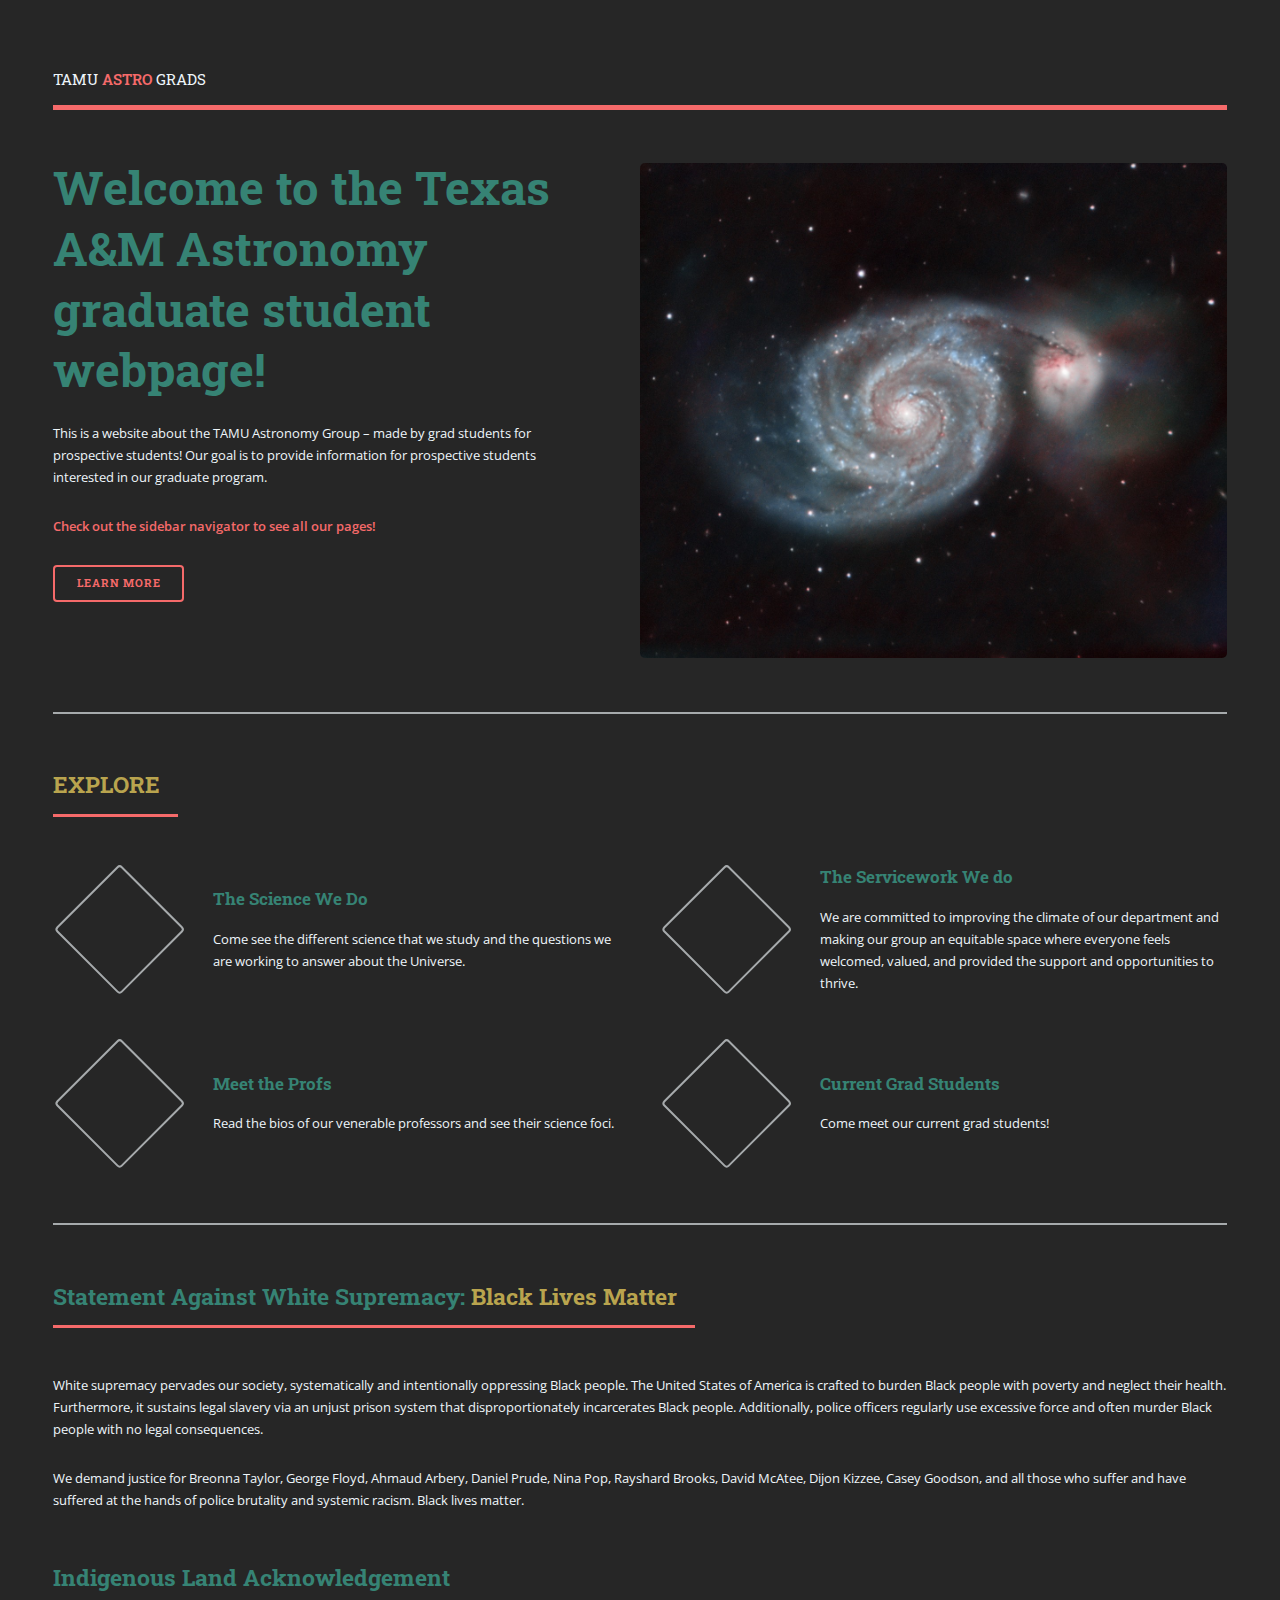
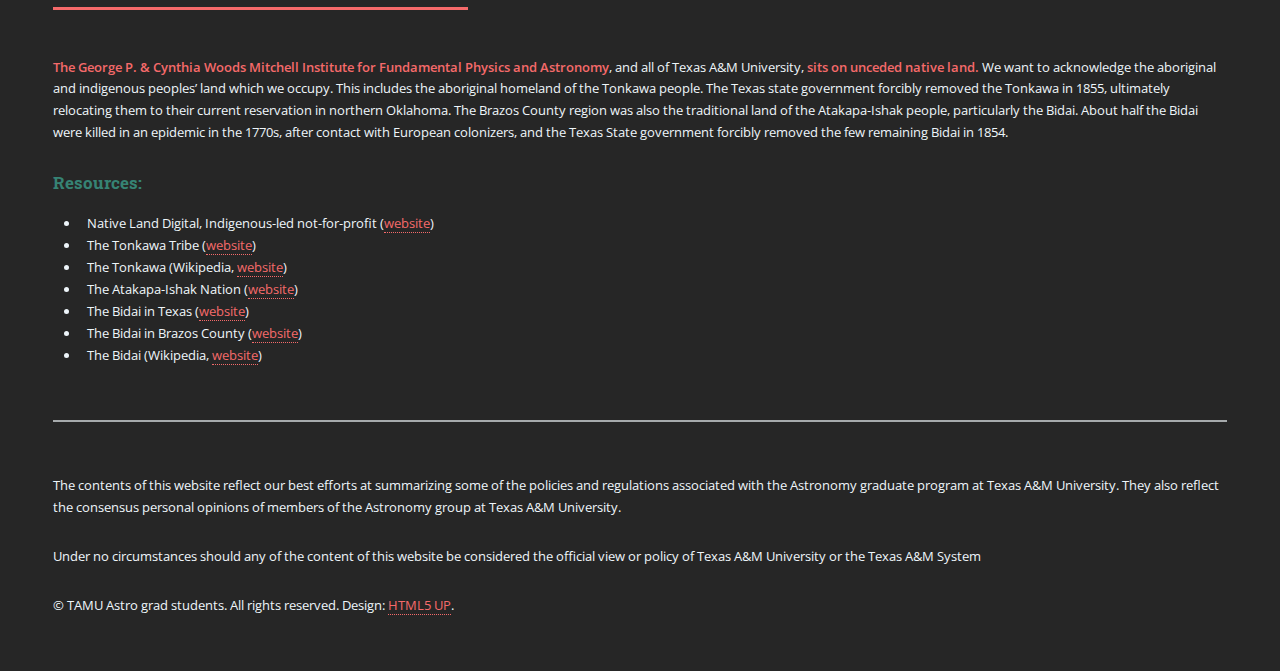
==== commit 500ee096: "header includes, lucas comment" ====
--- a/index.html
+++ b/index.html
@@ -22,9 +22,7 @@
 						<div class="inner">
 
 							<!-- Header -->
-								<header id="header">
-									<a href="index.html" class="logo">TAMU <strong>ASTRO</strong> GROUP</a>
-								</header>
+                            <script type="text/javascript" src="includes/header.js"></script>
 
 							<!-- Banner -->
 								<section id="banner">
@@ -32,7 +30,7 @@
 										<header>
                                             <h1>Welcome to the Texas A&amp;M Astronomy graduate student webpage!</h1>
 										</header>
-										<p>This is the website for the TAMU Astronomy Group &ndash; made by grad students for prospective students! Our goal is to provide information for prospective students interested in our graduate program.</p>
+										<p>This is a website about the TAMU Astronomy Group &ndash; made by grad students for prospective students! Our goal is to provide information for prospective students interested in our graduate program.</p>
 										<p><strong>Check out the sidebar navigator to see all our pages!</strong></p>
 										<ul class="actions">
 											<li><a href="about.html" class="button big">Learn More</a></li>
